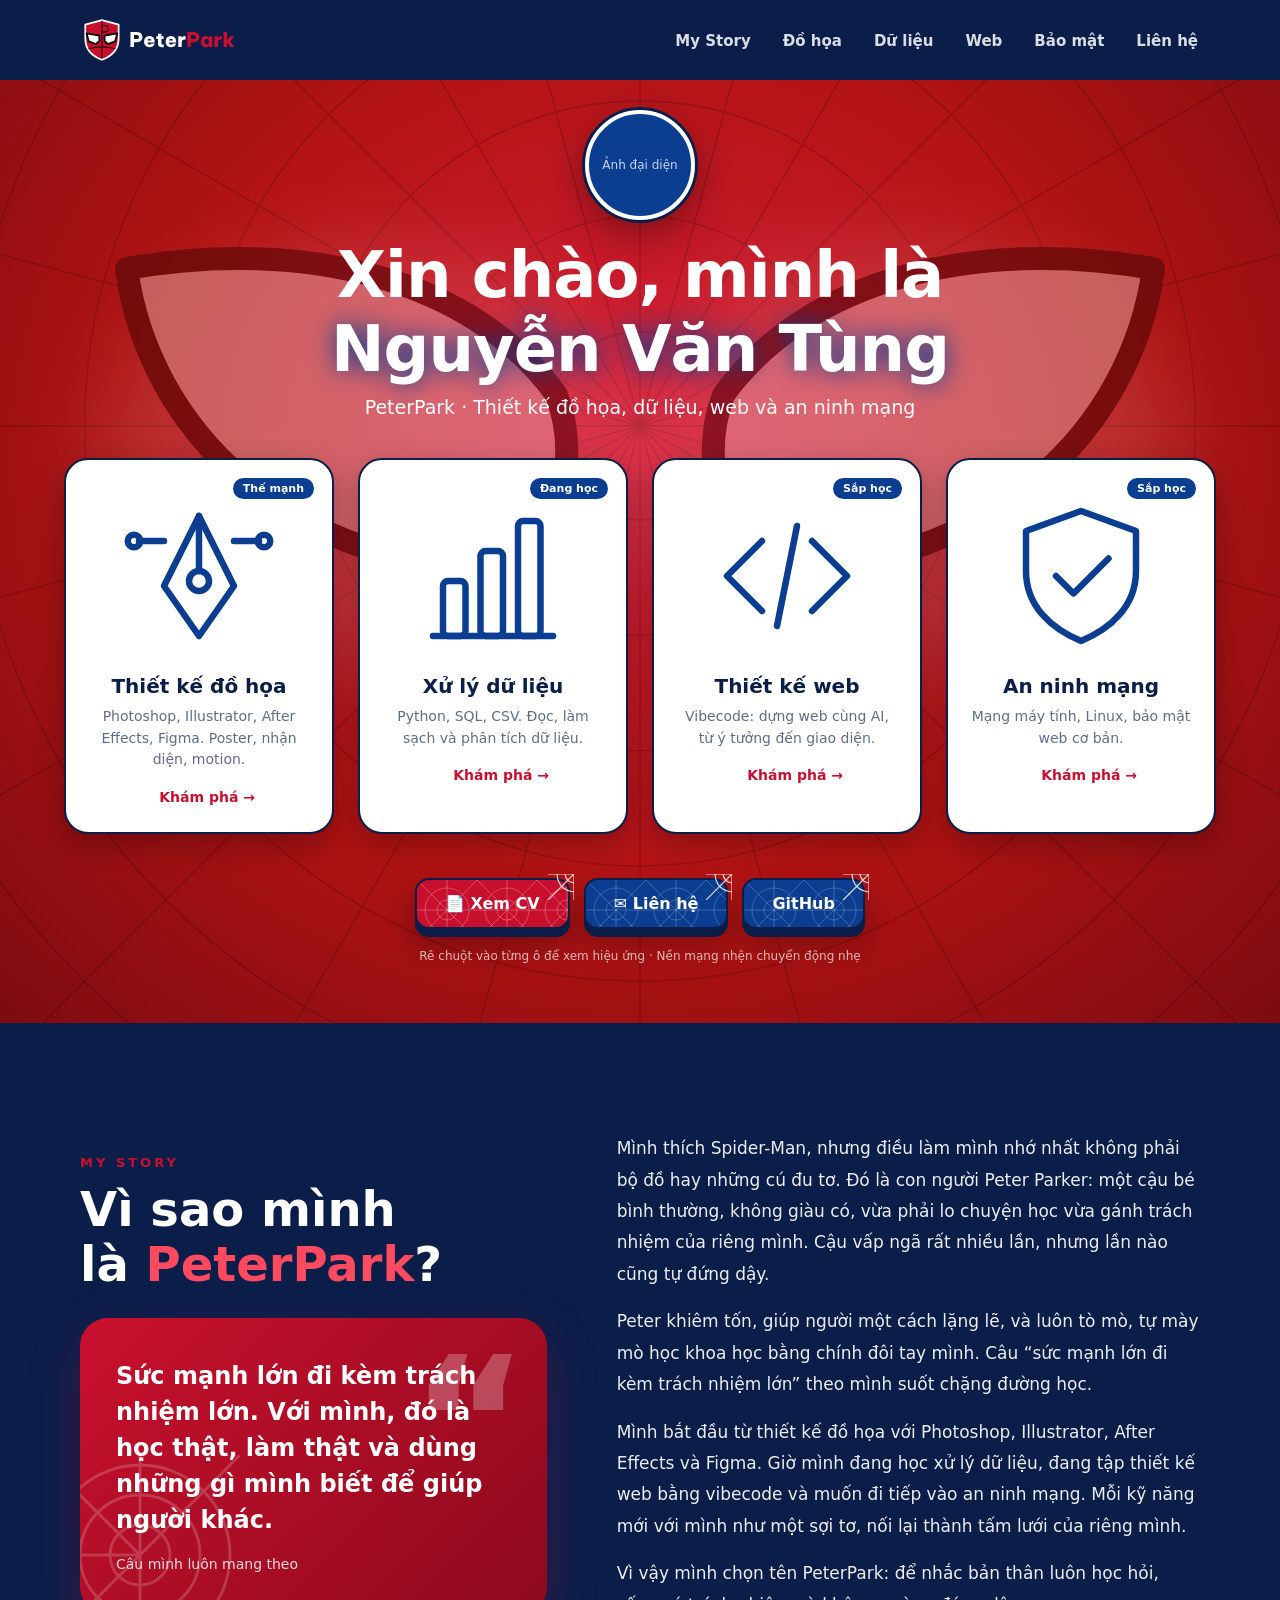
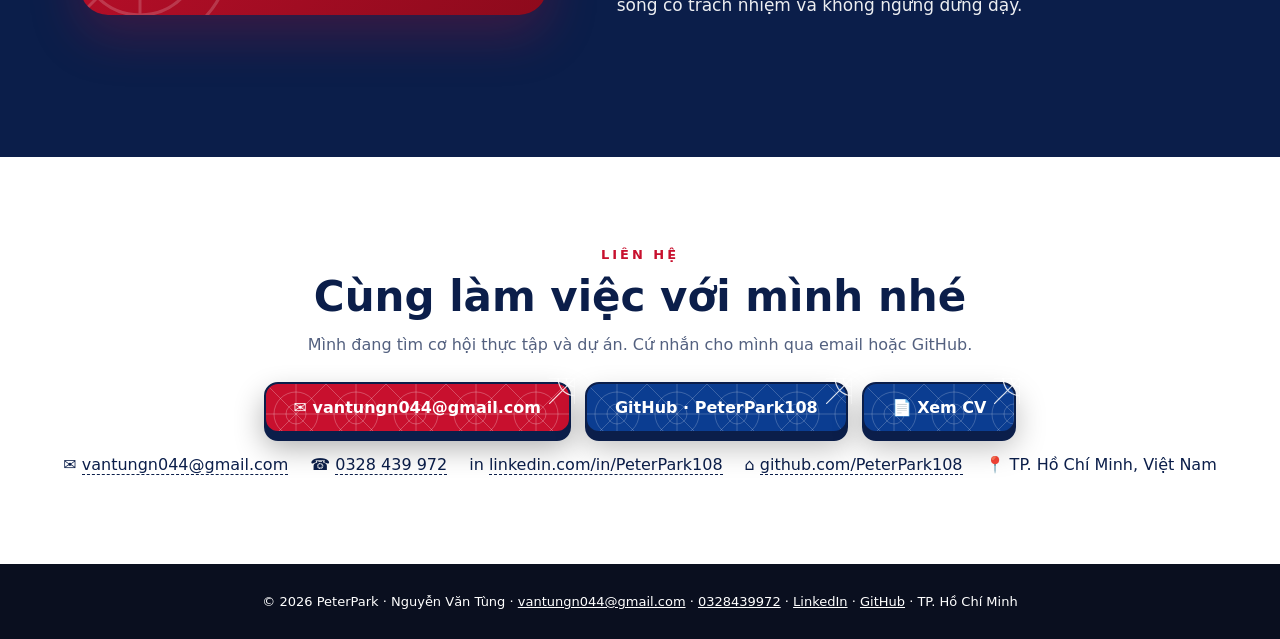
==== index.html @ 9d6dda5b "PeterPark portfolio site" ====
<!doctype html><html lang="vi"><head><meta charset="utf-8"><meta name="viewport" content="width=device-width,initial-scale=1"><title>Trang chủ · PeterPark</title><meta name="description" content="Portfolio của Nguyễn Văn Tùng (PeterPark): thiết kế đồ họa, xử lý dữ liệu với Python, SQL, Power BI, thiết kế web và an ninh mạng."><meta name="author" content="Nguyễn Văn Tùng"><link rel="canonical" href="https://peterpark108.github.io/"><meta property="og:type" content="website"><meta property="og:title" content="Trang chủ · PeterPark"><meta property="og:description" content="Portfolio của Nguyễn Văn Tùng (PeterPark): thiết kế đồ họa, xử lý dữ liệu với Python, SQL, Power BI, thiết kế web và an ninh mạng."><meta property="og:url" content="https://peterpark108.github.io/"><meta property="og:image" content="https://peterpark108.github.io/img/og_preview.png"><meta property="og:locale" content="vi_VN"><meta name="twitter:card" content="summary_large_image"><link rel="icon" href="logo/favicon.ico" sizes="any"><link rel="icon" type="image/svg+xml" href="logo/2_final_icon_sang.svg"><link rel="apple-touch-icon" href="logo/2_final_icon_192.png"><link rel="stylesheet" href="style.css"></head><body><nav><a class="logo" href="index.html" aria-label="PeterPark"><img src="logo/2_final_ngang_toi.svg" alt="PeterPark" height="44"></a><div class="menu"><a href="#story">My Story</a><a href="thiet_ke_do_hoa.html">Đồ họa</a><a href="xu_ly_du_lieu.html">Dữ liệu</a><a href="thiet_ke_web.html">Web</a><a href="an_ninh_mang.html">Bảo mật</a><a href="#lienhe">Liên hệ</a></div></nav><main>
<section class="home"><svg class="mask" viewBox="0 0 1440 900" preserveAspectRatio="xMidYMid slice" xmlns="http://www.w3.org/2000/svg"><g stroke="#000" stroke-width="1.4" fill="none" opacity=".55"><line x1="720" y1="330" x2="2120.0" y2="330.0"/><line x1="720" y1="330" x2="2072.29623693128" y2="692.3463641069136"/><line x1="720" y1="330" x2="1932.4358748835714" y2="1029.9994637821578"/><line x1="720" y1="330" x2="1709.9501503909169" y2="1319.9488369309804"/><line x1="720" y1="330" x2="1420.0010724352733" y2="1542.434946126788"/><line x1="720" y1="330" x2="1082.3481583263406" y2="1682.2957561707829"/><line x1="720" y1="330" x2="720.0018575128556" y2="1729.9999999987676"/><line x1="720" y1="330" x2="357.65543011315134" y2="1682.2967176893962"/><line x1="720" y1="330" x2="20.00214487218966" y2="1542.4368036382205"/><line x1="720" y1="330" x2="-269.94752346930204" y2="1319.95146384911"/><line x1="720" y1="330" x2="-492.4340173678704" y2="1030.002681087156"/><line x1="720" y1="330" x2="-632.2952754079051" y2="692.3499525451297"/><line x1="720" y1="330" x2="-679.999999995071" y2="330.0037150257113"/><line x1="720" y1="330" x2="-632.2971984451322" y2="-32.34277566614588"/><line x1="720" y1="330" x2="-492.4377323907354" y2="-369.9962464722306"/><line x1="720" y1="330" x2="-269.9527773055612" y2="-659.94621000588"/><line x1="720" y1="330" x2="19.995710262192688" y2="-882.4330886068178"/><line x1="720" y1="330" x2="357.64825323671903" y2="-1022.294794642647"/><line x1="720" y1="330" x2="719.9944274614346" y2="-1069.9999999889096"/><line x1="720" y1="330" x2="1082.3409814448053" y2="-1022.2976791984875"/><line x1="720" y1="330" x2="1419.994637815419" y2="-882.4386611411153"/><line x1="720" y1="330" x2="1709.944896540716" y2="-659.9540907602693"/><line x1="720" y1="330" x2="1932.4321598436318" y2="-370.005898387225"/><line x1="720" y1="330" x2="2072.2943138750084" y2="-32.35354098079489"/><circle cx="720" cy="330" r="90"/><circle cx="720" cy="330" r="200"/><circle cx="720" cy="330" r="310"/><circle cx="720" cy="330" r="420"/><circle cx="720" cy="330" r="530"/><circle cx="720" cy="330" r="640"/><circle cx="720" cy="330" r="750"/><circle cx="720" cy="330" r="860"/><circle cx="720" cy="330" r="970"/><circle cx="720" cy="330" r="1080"/><circle cx="720" cy="330" r="1190"/></g>
<g class="glow" opacity=".35"><ellipse cx="460" cy="360" rx="260" ry="200" fill="#fff" filter="blur(40px)"/><ellipse cx="980" cy="360" rx="260" ry="200" fill="#fff" filter="blur(40px)"/></g>
<path class="eye" d="M640 300 C560 190 400 150 230 180 C250 330 380 470 610 470 C650 420 660 350 640 300Z" fill="#fff" stroke="#000" stroke-width="22" stroke-linejoin="round"/>
<path class="eye" d="M800 300 C880 190 1040 150 1210 180 C1190 330 1060 470 830 470 C790 420 780 350 800 300Z" fill="#fff" stroke="#000" stroke-width="22" stroke-linejoin="round"/></svg><div class="av up">Ảnh đại diện</div>
<h1 class="up d1">Xin chào, mình là <b>Nguyễn Văn&nbsp;Tùng</b></h1>
<p class="tag up d2">PeterPark · Thiết kế đồ họa, dữ liệu, web và an&nbsp;ninh&nbsp;mạng</p>
<div class="fields">
<a class="f up d2" href="thiet_ke_do_hoa.html"><span class="st">Thế mạnh</span><svg class="big" viewBox="0 0 64 64" fill="none" stroke="currentColor" stroke-width="2.6" stroke-linecap="round" stroke-linejoin="round"><path d="M32 8 L46 36 L32 56 L18 36 Z"/><circle cx="32" cy="34" r="4"/><path d="M32 8v22"/><path d="M8 18h10M46 18h10"/><circle cx="6" cy="18" r="2.5"/><circle cx="58" cy="18" r="2.5"/></svg><h3>Thiết kế đồ&nbsp;họa</h3><p>Photoshop, Illustrator, After Effects, Figma. Poster, nhận diện,&nbsp;motion.</p><div class="go">Khám phá →</div></a>
<a class="f up d3" href="xu_ly_du_lieu.html"><span class="st">Đang học</span><svg class="big" viewBox="0 0 64 64" fill="none" stroke="currentColor" stroke-width="2.6" stroke-linecap="round" stroke-linejoin="round"><path d="M8 56h48"/><rect x="12" y="34" width="9" height="22" rx="2"/><rect x="27" y="22" width="9" height="34" rx="2"/><rect x="42" y="10" width="9" height="46" rx="2"/></svg><h3>Xử lý dữ&nbsp;liệu</h3><p>Python, SQL, CSV. Đọc, làm sạch và phân tích dữ&nbsp;liệu.</p><div class="go">Khám phá →</div></a>
<a class="f up d4" href="thiet_ke_web.html"><span class="st">Sắp học</span><svg class="big" viewBox="0 0 64 64" fill="none" stroke="currentColor" stroke-width="2.6" stroke-linecap="round" stroke-linejoin="round"><path d="M22 18 L8 32 L22 46"/><path d="M42 18 L56 32 L42 46"/><path d="M36 12 L28 52"/></svg><h3>Thiết kế&nbsp;web</h3><p>Vibecode: dựng web cùng AI, từ ý tưởng đến giao&nbsp;diện.</p><div class="go">Khám phá →</div></a>
<a class="f up d5" href="an_ninh_mang.html"><span class="st">Sắp học</span><svg class="big" viewBox="0 0 64 64" fill="none" stroke="currentColor" stroke-width="2.6" stroke-linecap="round" stroke-linejoin="round"><path d="M32 6 L54 14 V30 C54 44 44 53 32 58 C20 53 10 44 10 30 V14 Z"/><path d="M22 32 L29 39 L43 25"/></svg><h3>An ninh&nbsp;mạng</h3><p>Mạng máy tính, Linux, bảo mật web cơ&nbsp;bản.</p><div class="go">Khám phá →</div></a>
</div>
<div class="cta up d5"><a class="btn p" href="cv/CV_Nguyen_Van_Tung.pdf" target="_blank" rel="noopener">📄 Xem CV</a><a class="btn o" href="#lienhe">✉️ Liên hệ</a><a class="btn o" href="https://github.com/PeterPark108" target="_blank" rel="noopener">GitHub</a></div>
<p class="hint">Rê chuột vào từng ô để xem hiệu ứng · Nền mạng nhện chuyển động&nbsp;nhẹ</p></section>
<section class="story" id="story"><div class="reveal"><div class="kick">MY STORY</div><h2>Vì sao mình là <b>PeterPark</b>?</h2>
<div class="quote">Sức mạnh lớn đi kèm trách nhiệm lớn. Với mình, đó là học thật, làm thật và dùng những gì mình&nbsp;biết để giúp người&nbsp;khác.<small>Câu mình luôn mang theo</small>
<svg viewBox="0 0 100 100" fill="none" stroke="#fff" stroke-width="1.5"><path d="M50 50L0 0M50 50L50 0M50 50L100 0M50 50L0 50M50 50L0 100M50 50L50 100"/><circle cx="50" cy="50" r="15"/><circle cx="50" cy="50" r="30"/><circle cx="50" cy="50" r="45"/></svg></div></div>
<div class="txt reveal"><p>Mình thích Spider-Man, nhưng điều làm mình nhớ nhất không phải bộ đồ hay những cú đu tơ. Đó là con người Peter Parker: một cậu bé bình thường, không giàu có, vừa phải lo chuyện học vừa gánh trách nhiệm của riêng mình. Cậu vấp ngã rất nhiều lần, nhưng lần nào cũng tự đứng&nbsp;dậy.</p>
<p>Peter khiêm tốn, giúp người một cách lặng lẽ, và luôn tò mò, tự mày mò học khoa học bằng chính đôi tay mình. Câu “sức mạnh lớn đi kèm trách nhiệm lớn” theo mình suốt chặng đường&nbsp;học.</p>
<p>Mình bắt đầu từ thiết kế đồ họa với Photoshop, Illustrator, After Effects và Figma. Giờ mình đang học xử lý dữ liệu, đang tập thiết kế web bằng vibecode và muốn đi tiếp vào an ninh mạng. Mỗi kỹ năng mới với mình như một sợi tơ, nối lại thành tấm lưới của riêng&nbsp;mình.</p>
<p>Vì vậy mình chọn tên PeterPark: để nhắc bản thân luôn học hỏi, sống có trách nhiệm và không ngừng đứng&nbsp;dậy.</p></div></section>
<section class="contact reveal" id="lienhe"><div class="kick">LIÊN HỆ</div><h2>Cùng làm việc với&nbsp;mình nhé</h2><p>Mình đang tìm cơ hội thực tập và dự án. Cứ nhắn cho mình qua email&nbsp;hoặc&nbsp;GitHub.</p>
<div class="cta"><a class="btn p" href="mailto:vantungn044@gmail.com">✉️ vantungn044@gmail.com</a><a class="btn o" href="https://github.com/PeterPark108" target="_blank" rel="noopener">GitHub · PeterPark108</a><a class="btn o" href="cv/CV_Nguyen_Van_Tung.pdf" target="_blank" rel="noopener">📄 Xem CV</a></div><ul class="cinfo"><li>✉ <a href="mailto:vantungn044@gmail.com">vantungn044@gmail.com</a></li><li>☎ <a href="tel:0328439972">0328 439 972</a></li><li>in <a href="https://www.linkedin.com/in/PeterPark108" target="_blank" rel="noopener">linkedin.com/in/PeterPark108</a></li><li>⌂ <a href="https://github.com/PeterPark108" target="_blank" rel="noopener">github.com/PeterPark108</a></li><li>📍 TP. Hồ Chí Minh, Việt Nam</li></ul></section></main><footer>© 2026 PeterPark · Nguyễn Văn Tùng · <a href="mailto:vantungn044@gmail.com">vantungn044@gmail.com</a> · <a href="tel:0328439972">0328439972</a> · <a href="https://www.linkedin.com/in/PeterPark108" target="_blank" rel="noopener">LinkedIn</a> · <a href="https://github.com/PeterPark108" target="_blank" rel="noopener">GitHub</a> · TP. Hồ Chí Minh</footer><script src="web.js"></script><script src="reveal.js"></script></body></html>
---- style.css ----
*{box-sizing:border-box;margin:0;padding:0}
:root{--b:#C8102E;--b2:#1A4FB8;--d:#0B1E4A;--l:#fdecee;--w:#fff}
body{font-family:"Be Vietnam Pro",system-ui,sans-serif;color:var(--d);background:#ffffff;min-height:100vh;overflow-x:hidden}
a{color:inherit;text-decoration:none}
.web{position:fixed;inset:0;z-index:0;pointer-events:none;opacity:.13;animation:sway 14s ease-in-out infinite alternate}
@keyframes sway{to{transform:rotate(2deg) scale(1.03)}}
nav{position:relative;z-index:2;display:flex;justify-content:space-between;align-items:center;padding:24px 80px}
.logo{font-weight:800;font-size:24px;display:flex;align-items:center;gap:10px}.logo span{color:var(--b)}
.logo i{width:34px;height:34px;border-radius:10px;background:linear-gradient(135deg,var(--b),var(--b2));display:grid;place-items:center;color:#fff;font-style:normal;font-size:18px}
.menu a{margin-left:28px;font-weight:600;font-size:15px;opacity:.75;transition:.2s}.menu a:hover{opacity:1;color:var(--b)}
.btn{display:inline-flex;gap:8px;align-items:center;padding:14px 28px;border-radius:14px;font-weight:700;transition:.25s;border:2px solid var(--b)}
.btn.p{background:var(--b);color:#fff;box-shadow:0 10px 30px #C8102E44}.btn.o{color:var(--b);background:#fff}.btn:hover{transform:translateY(-3px)}
main{position:relative;z-index:1}
.up{opacity:0;transform:translateY(24px);animation:up .8s forwards}@keyframes up{to{opacity:1;transform:none}}
.d1{animation-delay:.1s}.d2{animation-delay:.2s}.d3{animation-delay:.3s}.d4{animation-delay:.4s}.d5{animation-delay:.5s}
/* home */
.home{min-height:calc(100vh - 90px);display:flex;flex-direction:column;align-items:center;justify-content:center;text-align:center;padding:30px 80px 60px}
.av{width:110px;height:110px;border-radius:50%;background:var(--l);border:4px solid #fff;box-shadow:0 0 0 3px var(--b2),0 12px 40px #C8102E33;display:grid;place-items:center;color:#8a97b8;font-size:12px;margin-bottom:18px}
.home h1{font-size:64px;font-weight:800;letter-spacing:-1px}.home h1 b{color:var(--b)}
.tag{font-size:19px;opacity:.7;margin:10px 0 40px}
.fields{display:grid;grid-template-columns:repeat(4,250px);gap:24px}
.f{background:#ffffffd9;backdrop-filter:blur(8px);border:1.5px solid #e3e6ef;border-radius:24px;padding:30px 22px;text-align:left;transition:.3s;position:relative;overflow:hidden}
.f:hover{transform:translateY(-8px);border-color:var(--b);box-shadow:0 20px 50px #C8102E2e}
.f .ic{width:56px;height:56px;border-radius:16px;background:var(--l);display:grid;place-items:center;font-size:28px;margin-bottom:18px}
.f h3{font-size:20px;margin-bottom:8px}.f p{font-size:14px;opacity:.65;line-height:1.55}.f .go{margin-top:18px;color:var(--b);font-weight:700;font-size:14px}
.f .st{position:absolute;top:18px;right:18px;font-size:11px;font-weight:700;padding:4px 10px;border-radius:20px;background:var(--l);color:var(--b)}
.cta{display:flex;gap:14px;margin-top:44px}.hint{margin-top:20px;font-size:12px;opacity:.45}
/* sub common */
.sub{padding:20px 80px 80px}.back{font-weight:700;color:var(--b);font-size:14px}
.sub h1{font-size:52px;font-weight:800;margin:14px 0 8px}.sub .lead{font-size:18px;opacity:.7;max-width:720px;margin-bottom:40px}
.ph{background:repeating-linear-gradient(45deg,#eef0f6,#eef0f6 10px,#f8f9fc 10px,#f8f9fc 20px);display:grid;place-items:center;color:#5b6b94;font-size:13px;font-weight:600}
.card{background:#fff;border:1.5px solid #e3e6ef;border-radius:20px;padding:24px;box-shadow:0 8px 30px #C8102E12}
.pill{display:inline-block;padding:5px 12px;border-radius:20px;background:var(--l);color:var(--b);font-size:12px;font-weight:700;margin:0 6px 6px 0}
/* design */
.tools{display:flex;gap:12px;margin-bottom:30px}.tool{padding:10px 18px;border-radius:12px;background:#fff;border:1.5px solid #e3e6ef;font-weight:700}
.board{background:#fff;border-radius:28px;padding:30px;background-image:radial-gradient(#d5dae8 1.2px,transparent 1.2px);background-size:22px 22px;border:1.5px solid #e3e6ef}
.gal{columns:3;gap:22px}.art{break-inside:avoid;margin-bottom:22px;border-radius:18px;overflow:hidden;background:#fff;box-shadow:0 10px 30px #C8102E1c;transition:.3s;position:relative}
.art:hover{transform:rotate(-1deg) scale(1.02)}.art .ph{border-radius:0}.art .cap{padding:14px 16px;font-weight:700}.art .cap small{display:block;font-weight:500;opacity:.55}
.art .lbl{position:absolute;top:-1px;left:16px;background:var(--b);color:#fff;font-size:11px;padding:3px 8px;border-radius:0 0 6px 6px}
/* data */
.kpis{display:grid;grid-template-columns:repeat(4,1fr);gap:20px;margin-bottom:22px}.kpi strong{display:block;font-size:34px;color:var(--b)}.kpi span{font-size:13px;opacity:.6}
.dash{display:grid;grid-template-columns:1.6fr 1fr;gap:22px;margin-bottom:22px}
.bars{display:flex;align-items:flex-end;gap:16px;height:220px;padding-top:20px}.bars div{flex:1;border-radius:10px 10px 4px 4px;background:linear-gradient(var(--b2),var(--b));animation:grow 1.2s ease both;transform-origin:bottom}
@keyframes grow{from{transform:scaleY(0)}}.axis{display:flex;gap:16px;font-size:12px;opacity:.5;margin-top:8px}.axis span{flex:1;text-align:center}
.donut{width:190px;height:190px;border-radius:50%;margin:20px auto;background:conic-gradient(var(--b) 0 40%,var(--b2) 0 70%,#c7cfe3 0 100%);display:grid;place-items:center}.donut i{width:110px;height:110px;border-radius:50%;background:#fff;display:grid;place-items:center;font-style:normal;font-weight:800}
table{width:100%;border-collapse:collapse;font-size:14px}th{text-align:left;background:var(--l);color:var(--b);padding:12px}td{padding:12px;border-bottom:1px solid #eceef4}
h4{font-size:16px;margin-bottom:6px}
/* web */
.ide{display:grid;grid-template-columns:1fr 1fr;gap:22px}.win{border-radius:16px;overflow:hidden;background:#fff;border:1.5px solid #e3e6ef;box-shadow:0 20px 50px #C8102E1f}
.bar3{display:flex;gap:7px;align-items:center;padding:12px 16px;background:var(--l);font-size:13px;font-weight:600}.bar3 i{width:11px;height:11px;border-radius:50%;background:#c7cfe3}.bar3 i:first-child{background:var(--b)}
.code{background:#0B1E4A;color:#cfe2ff;font-family:"JetBrains Mono",monospace;font-size:14px;line-height:1.8;padding:22px;min-height:330px}.code .k{color:#ff6b7d}.code .s{color:#9fc0ff}.code .c{color:#5f7fb5}
.prompt{margin-top:22px;display:flex;gap:12px;align-items:center;background:#fff;border:2px solid var(--b);border-radius:18px;padding:14px 18px;box-shadow:0 10px 30px #C8102E26}
.prompt .ai{width:40px;height:40px;border-radius:12px;background:linear-gradient(135deg,var(--b),var(--b2));color:#fff;display:grid;place-items:center}
.prompt p{flex:1;font-size:16px}.caret{animation:bl 1s steps(1) infinite;color:var(--b)}@keyframes bl{50%{opacity:0}}
.grid3{display:grid;grid-template-columns:repeat(3,1fr);gap:22px;margin-top:30px}
/* security */
.sec{display:grid;grid-template-columns:1fr 1.4fr;gap:24px}.shield{display:grid;place-items:center;padding:40px}
.radar{width:260px;height:260px;border-radius:50%;border:2px solid #c7cfe3;position:relative;background:radial-gradient(circle,#fff 0 30%,#eaf3ff 30% 31%,#fff 31% 60%,#eaf3ff 60% 61%,#fff 61%)}
.radar:after{content:"";position:absolute;inset:0;border-radius:50%;background:conic-gradient(#C8102E55,transparent 25%);animation:spin 3s linear infinite}@keyframes spin{to{transform:rotate(360deg)}}
.radar b{position:absolute;inset:0;display:grid;place-items:center;font-size:70px;z-index:1}
.term{background:#0a0f1f;color:#bfe0ff;font-family:"JetBrains Mono",monospace;font-size:14px;line-height:1.9;padding:22px;border-radius:0 0 16px 16px;min-height:330px}.term .g{color:#ff5a6e}.term .ok{color:#7cf0c0}
.road{display:grid;grid-template-columns:repeat(4,1fr);gap:18px;margin-top:30px}.step{border-left:4px solid var(--b)}.step.dim{border-left-color:#d5dae8;opacity:.7}
footer{position:relative;z-index:1;text-align:center;padding:30px;font-size:13px;opacity:.5}
.fields{grid-template-columns:repeat(4,270px)}
.f{text-align:center;padding:30px 22px 26px}.f .big{width:160px;height:160px;margin:6px auto 18px;display:block;color:var(--b);transition:.35s}
.f:hover .big{transform:scale(1.08) rotate(-3deg);color:#0B3D91}
.story{position:relative;padding:110px 80px 120px;display:grid;grid-template-columns:1fr 1.25fr;gap:70px;align-items:center;max-width:1280px;margin:0 auto}
.story .kick{color:var(--b);font-weight:800;letter-spacing:3px;font-size:13px}.story h2{font-size:48px;font-weight:800;line-height:1.15;margin:12px 0 26px}.story h2 b{color:var(--b)}
.quote{position:relative;background:linear-gradient(135deg,var(--b),var(--b2));color:#fff;border-radius:28px;padding:40px 36px;font-size:24px;font-weight:700;line-height:1.5;box-shadow:0 20px 50px #C8102E40;overflow:hidden}
.quote:before{content:"“";position:absolute;top:-30px;right:18px;font-size:180px;opacity:.25}.quote small{display:block;margin-top:16px;font-size:14px;font-weight:500;opacity:.85}
.quote svg{position:absolute;left:-40px;bottom:-40px;width:200px;opacity:.18}
.story .txt p{font-size:17px;line-height:1.85;margin-bottom:16px;opacity:.85}
.reveal{opacity:0;transform:translateY(40px);transition:1s}.reveal.on{opacity:1;transform:none}

:root{--b:#C8102E;--b2:#1A4FB8;--blue:#0B3D91;--d:#0B1E4A}
h1,h2,h3,h4{text-wrap:balance}p,li,td,small{text-wrap:pretty}
.web{opacity:.09}
/* home mask hero */
.home{position:relative;color:#fff;background:radial-gradient(ellipse at 50% 40%,#d81f3a 0,#B11313 55%,#7d0b12 100%);overflow:hidden;min-height:calc(100vh - 90px)}
.home>*{position:relative;z-index:1}.home .mask{position:absolute;inset:0;width:100%;height:100%;z-index:0;opacity:.32;pointer-events:none}
.home .mask .eye{animation:blink 7s infinite;transform-origin:center;transform-box:fill-box}@keyframes blink{0%,92%,100%{transform:scaleY(1)}95%{transform:scaleY(.08)}}
.home .mask .glow{animation:glow 4s ease-in-out infinite alternate}@keyframes glow{to{opacity:.6}}
.home h1 b{color:#fff;text-shadow:0 0 24px #0B3D91}.home .tag{opacity:.9}.home .hint{opacity:.7}
.av{background:#0B3D91;color:#c9d6f5;box-shadow:0 0 0 3px #0B1E4A,0 12px 40px #0006}
.f{background:#fff;color:var(--d);border:2px solid #0B1E4A;box-shadow:0 10px 30px #0004}.f:hover{border-color:#0B3D91;box-shadow:0 24px 50px #0006}
.f .big{color:#0B3D91}.f:hover .big{color:#C8102E}.f .st{background:#0B3D91;color:#fff}
nav{background:#0B1E4A;color:#fff;padding:18px 80px}.logo span{color:#ff4a5f}.logo i{background:linear-gradient(135deg,#C8102E,#0B3D91)}
/* web-styled buttons */
.webbg{background-image:url("data:image/svg+xml,%3Csvg xmlns='http://www.w3.org/2000/svg' width='60' height='60' fill='none' stroke='%23ffffff' stroke-opacity='.28' stroke-width='1'%3E%3Cpath d='M0 0L60 60M60 0L0 60M30 0V60M0 30H60'/%3E%3Ccircle cx='30' cy='30' r='10'/%3E%3Ccircle cx='30' cy='30' r='22'/%3E%3C/svg%3E")}
.btn{position:relative;border:2px solid #0B1E4A;transform-origin:50% -40px;overflow:visible}
.btn.p{background:#C8102E url("data:image/svg+xml,%3Csvg xmlns='http://www.w3.org/2000/svg' width='60' height='60' fill='none' stroke='%23ffffff' stroke-opacity='.25' stroke-width='1'%3E%3Cpath d='M0 0L60 60M60 0L0 60M30 0V60M0 30H60'/%3E%3Ccircle cx='30' cy='30' r='10'/%3E%3Ccircle cx='30' cy='30' r='22'/%3E%3C/svg%3E");color:#fff;box-shadow:0 8px 0 #0B1E4A,0 14px 30px #0005}
.btn.o{background:#0B3D91 url("data:image/svg+xml,%3Csvg xmlns='http://www.w3.org/2000/svg' width='60' height='60' fill='none' stroke='%23ffffff' stroke-opacity='.2' stroke-width='1'%3E%3Cpath d='M0 0L60 60M60 0L0 60M30 0V60M0 30H60'/%3E%3Ccircle cx='30' cy='30' r='10'/%3E%3Ccircle cx='30' cy='30' r='22'/%3E%3C/svg%3E");color:#fff;box-shadow:0 8px 0 #0B1E4A,0 14px 30px #0004}
.btn:before{content:"";position:absolute;left:50%;bottom:100%;width:2px;height:0;background:linear-gradient(#fff0,#fff);transition:height .35s}
.btn:after{content:"";position:absolute;top:-6px;right:-6px;width:26px;height:26px;background:url("data:image/svg+xml,%3Csvg xmlns='http://www.w3.org/2000/svg' viewBox='0 0 26 26' fill='none' stroke='%23fff' stroke-width='1.2'%3E%3Cpath d='M26 0L0 26M26 0V26M26 0H0M26 9Q18 8 17 0M26 18Q10 16 9 0'/%3E%3C/svg%3E") no-repeat;opacity:.85}
.btn:hover{transform:none;animation:swing .9s ease-in-out}.btn:hover:before{height:60px}
@keyframes swing{0%{transform:rotate(0)}25%{transform:rotate(4deg) translateY(-4px)}50%{transform:rotate(-3deg)}75%{transform:rotate(1.5deg)}100%{transform:rotate(0)}}
.btn:active{transform:translateY(4px);box-shadow:0 3px 0 #0B1E4A}
.menu a{position:relative;color:#fff;opacity:.85;padding:6px 2px}.menu a:hover{color:#ff4a5f;opacity:1}
.menu a:after,.go:after,.back:after,.lk a:after{content:"";position:absolute;left:0;bottom:-2px;height:2px;width:0;background:repeating-linear-gradient(90deg,currentColor 0 6px,transparent 6px 9px);transition:width .4s}
.menu a:hover:after,.f:hover .go:after,.back:hover:after{width:100%}
.go,.back{position:relative;display:inline-block;color:#C8102E}.go:before{content:"🕸 ";font-size:12px;opacity:0;transition:.3s}.f:hover .go:before{opacity:1}
/* story */
.story{max-width:none;background:#0B1E4A;color:#fff}.story .txt p{opacity:.92}.story h2 b{color:#ff4a5f}
.quote{text-wrap:pretty;background:linear-gradient(135deg,#C8102E,#8d0a1c)}
.sub h1 .ac{color:#C8102E}
footer{background:#0a0f1f;color:#fff;opacity:1}
@media(max-width:600px){nav{padding:14px 18px;flex-wrap:wrap;gap:8px}.menu a{margin-left:0;margin-right:14px;font-size:13px}.home{padding:30px 18px 50px}.home h1{font-size:36px}.fields{grid-template-columns:1fr 1fr;gap:12px}.f{padding:18px 10px}.f .big{width:80px;height:80px}.f p{display:none}.f h3{font-size:16px}.cta{flex-wrap:wrap;justify-content:center}
.story{grid-template-columns:1fr;padding:60px 20px;gap:30px}.story h2{font-size:32px}.quote{font-size:19px;padding:28px 22px}
.sub{padding:16px 18px 50px}.sub h1{font-size:34px}.kpis,.dash,.ide,.sec,.grid3,.road{grid-template-columns:1fr}.gal{columns:1}.fields,.kpis{width:100%}table{font-size:12px}.f .st{position:static;display:inline-block;margin-bottom:6px}}
.logo img{display:block;height:44px;width:auto;transition:.3s}.logo:hover img{transform:rotate(-3deg) scale(1.04)}@media(max-width:600px){.logo img{height:34px}}
.gal2{display:grid;grid-template-columns:repeat(2,1fr);gap:26px}
.art2{margin:0;position:relative;background:#fff;border-radius:18px;overflow:hidden;border:2px solid #0B1E4A;box-shadow:6px 6px 0 #0B1E4A;cursor:zoom-in;transition:.3s}
.art2:hover{transform:rotate(-1deg) translateY(-4px);box-shadow:10px 10px 0 #C8102E}.art2 img{display:block;width:100%;height:auto;aspect-ratio:1}
.art2 figcaption{padding:16px 18px}.art2 b{display:block;font-size:18px}.art2 small{display:block;opacity:.6;margin:4px 0 10px}.art2 .lbl{z-index:1}
.art2.soon{cursor:default;display:flex;flex-direction:column;align-items:center;justify-content:center;text-align:center;padding:40px;background:#0B1E4A;color:#fff;border-style:dashed}.art2.soon div{font-size:40px;color:#C8102E}.art2.soon small{max-width:280px}
.lb{position:fixed;inset:0;background:#0a0f1fe6;z-index:50;display:none;flex-direction:column;align-items:center;justify-content:center;gap:14px;padding:30px}.lb.on{display:flex;animation:up .3s forwards}
.lb img{max-width:min(90vw,900px);max-height:80vh;border-radius:12px;box-shadow:0 20px 60px #000}.lb p{color:#fff;font-weight:700}.lb button{position:absolute;top:20px;right:28px;font-size:40px;background:none;border:0;color:#fff;cursor:pointer}
.soonp{background:#0B1E4A;color:#fff}
.contact{text-align:center;padding:90px 20px;background:#fff}.contact .kick{color:#C8102E;font-weight:800;letter-spacing:3px;font-size:13px}.contact h2{font-size:42px;margin:10px 0 14px}.contact p{opacity:.7;margin-bottom:28px}.contact .cta{justify-content:center;flex-wrap:wrap;margin-top:0}
footer a{text-decoration:underline}
@media(max-width:600px){.gal2{grid-template-columns:1fr}.contact h2{font-size:30px}}
.art2 .lbl{position:absolute;top:0;left:16px;background:#C8102E;color:#fff;font-size:11px;padding:3px 8px;border-radius:0 0 6px 6px}
.cinfo{list-style:none;display:flex;flex-wrap:wrap;gap:10px 22px;justify-content:center;margin:22px 0 0;padding:0}
.cinfo li{white-space:nowrap}.cinfo a{color:inherit;text-decoration:none;border-bottom:1px dashed currentColor}
footer a{color:inherit}
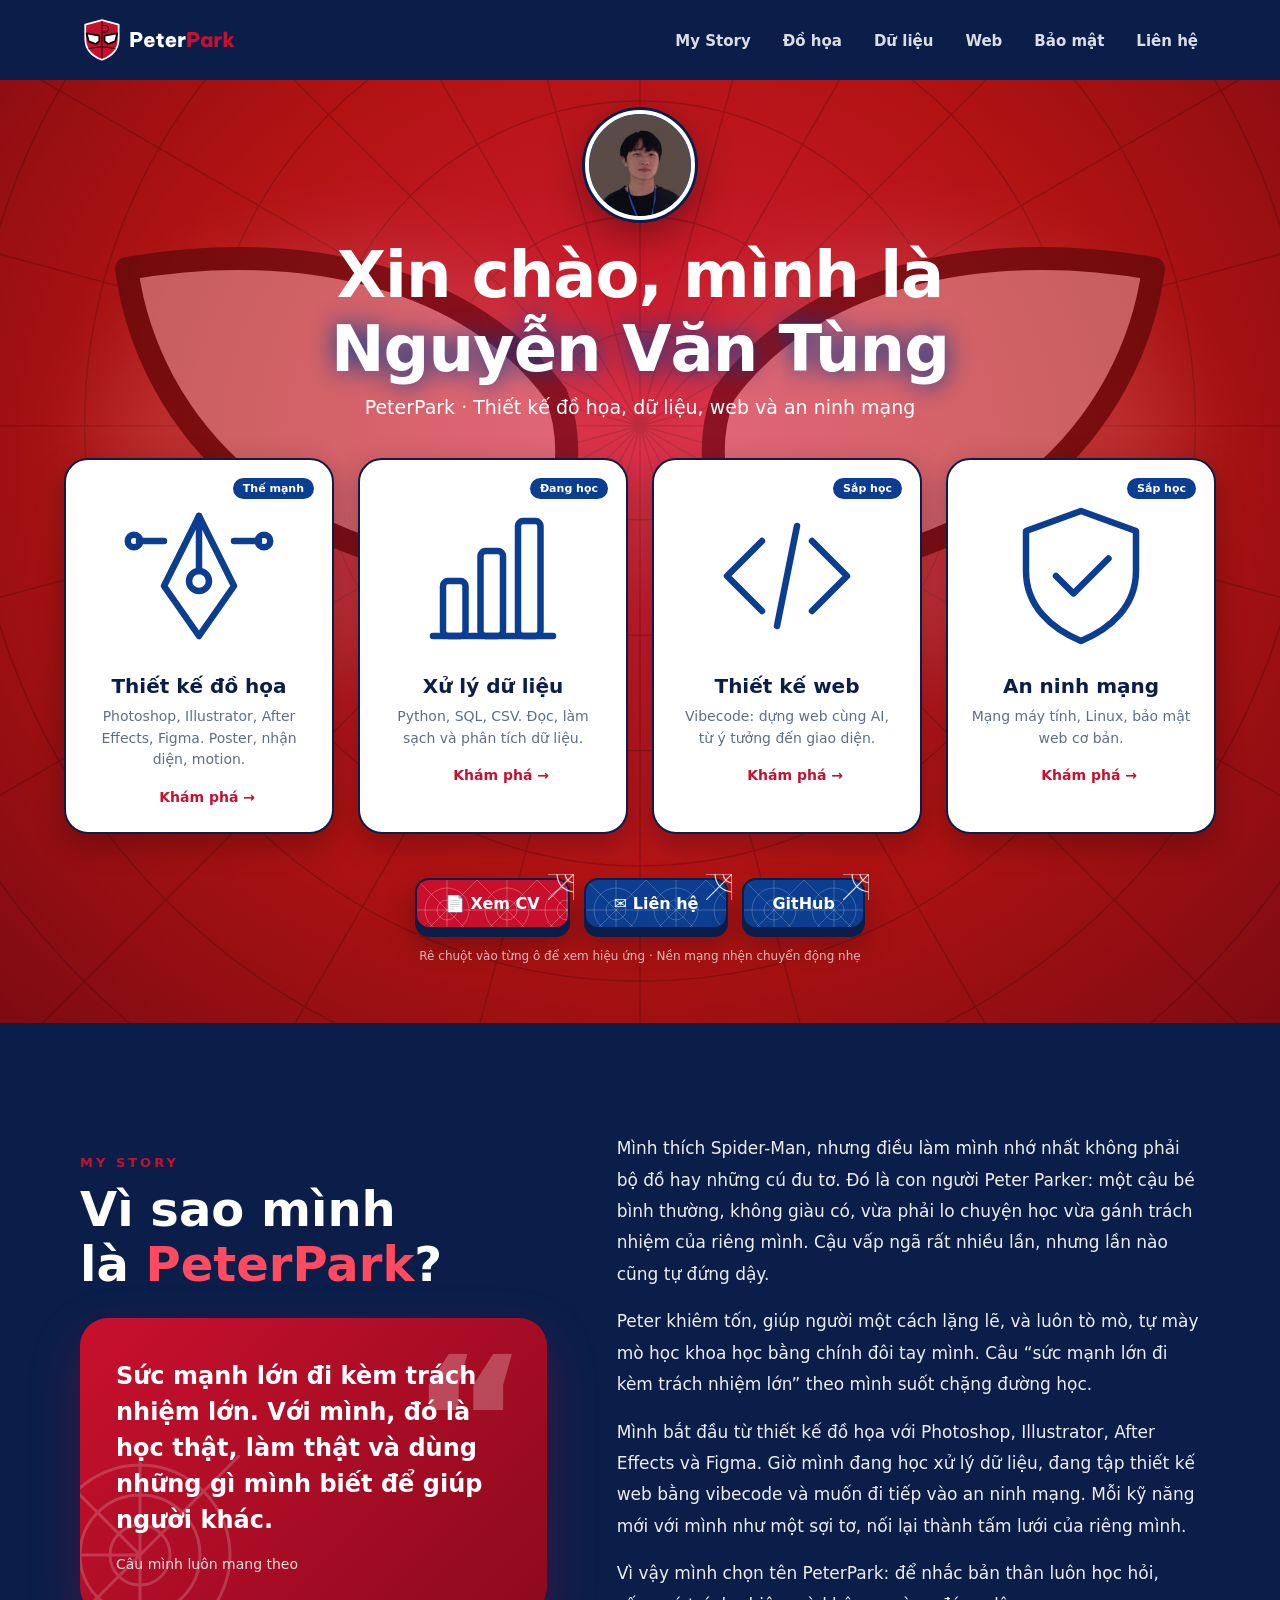
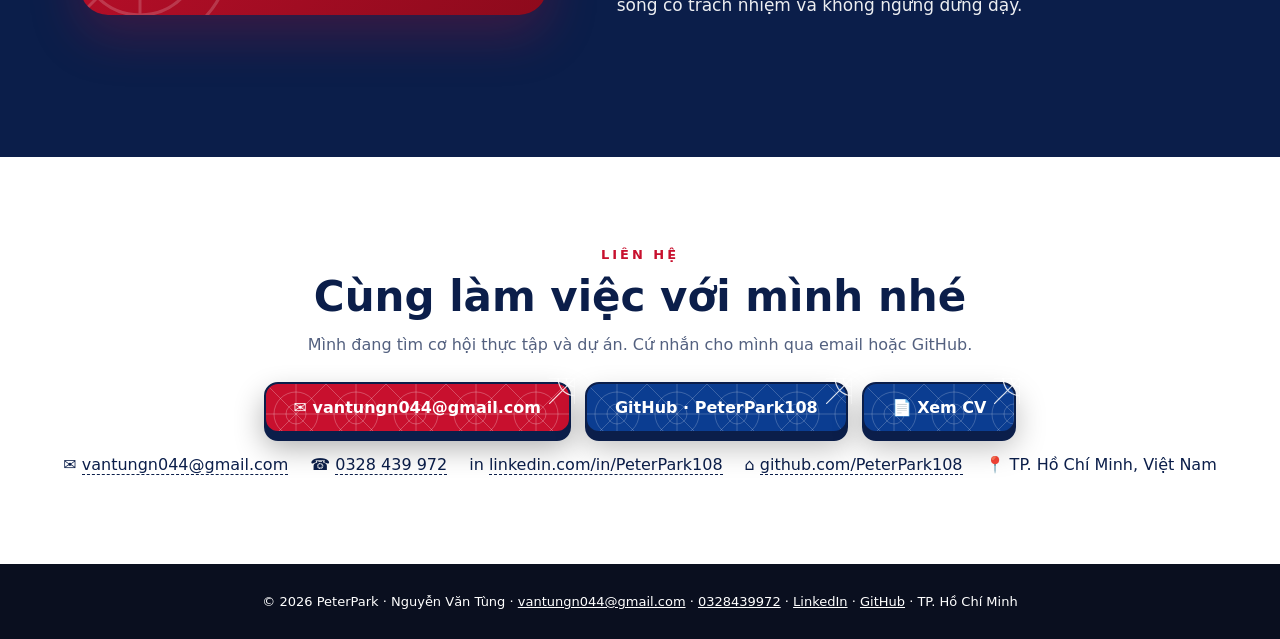
==== commit fb11d34c: "Add avatar photo" ====
--- a/index.html
+++ b/index.html
@@ -2,7 +2,7 @@
 <section class="home"><svg class="mask" viewBox="0 0 1440 900" preserveAspectRatio="xMidYMid slice" xmlns="http://www.w3.org/2000/svg"><g stroke="#000" stroke-width="1.4" fill="none" opacity=".55"><line x1="720" y1="330" x2="2120.0" y2="330.0"/><line x1="720" y1="330" x2="2072.29623693128" y2="692.3463641069136"/><line x1="720" y1="330" x2="1932.4358748835714" y2="1029.9994637821578"/><line x1="720" y1="330" x2="1709.9501503909169" y2="1319.9488369309804"/><line x1="720" y1="330" x2="1420.0010724352733" y2="1542.434946126788"/><line x1="720" y1="330" x2="1082.3481583263406" y2="1682.2957561707829"/><line x1="720" y1="330" x2="720.0018575128556" y2="1729.9999999987676"/><line x1="720" y1="330" x2="357.65543011315134" y2="1682.2967176893962"/><line x1="720" y1="330" x2="20.00214487218966" y2="1542.4368036382205"/><line x1="720" y1="330" x2="-269.94752346930204" y2="1319.95146384911"/><line x1="720" y1="330" x2="-492.4340173678704" y2="1030.002681087156"/><line x1="720" y1="330" x2="-632.2952754079051" y2="692.3499525451297"/><line x1="720" y1="330" x2="-679.999999995071" y2="330.0037150257113"/><line x1="720" y1="330" x2="-632.2971984451322" y2="-32.34277566614588"/><line x1="720" y1="330" x2="-492.4377323907354" y2="-369.9962464722306"/><line x1="720" y1="330" x2="-269.9527773055612" y2="-659.94621000588"/><line x1="720" y1="330" x2="19.995710262192688" y2="-882.4330886068178"/><line x1="720" y1="330" x2="357.64825323671903" y2="-1022.294794642647"/><line x1="720" y1="330" x2="719.9944274614346" y2="-1069.9999999889096"/><line x1="720" y1="330" x2="1082.3409814448053" y2="-1022.2976791984875"/><line x1="720" y1="330" x2="1419.994637815419" y2="-882.4386611411153"/><line x1="720" y1="330" x2="1709.944896540716" y2="-659.9540907602693"/><line x1="720" y1="330" x2="1932.4321598436318" y2="-370.005898387225"/><line x1="720" y1="330" x2="2072.2943138750084" y2="-32.35354098079489"/><circle cx="720" cy="330" r="90"/><circle cx="720" cy="330" r="200"/><circle cx="720" cy="330" r="310"/><circle cx="720" cy="330" r="420"/><circle cx="720" cy="330" r="530"/><circle cx="720" cy="330" r="640"/><circle cx="720" cy="330" r="750"/><circle cx="720" cy="330" r="860"/><circle cx="720" cy="330" r="970"/><circle cx="720" cy="330" r="1080"/><circle cx="720" cy="330" r="1190"/></g>
 <g class="glow" opacity=".35"><ellipse cx="460" cy="360" rx="260" ry="200" fill="#fff" filter="blur(40px)"/><ellipse cx="980" cy="360" rx="260" ry="200" fill="#fff" filter="blur(40px)"/></g>
 <path class="eye" d="M640 300 C560 190 400 150 230 180 C250 330 380 470 610 470 C650 420 660 350 640 300Z" fill="#fff" stroke="#000" stroke-width="22" stroke-linejoin="round"/>
-<path class="eye" d="M800 300 C880 190 1040 150 1210 180 C1190 330 1060 470 830 470 C790 420 780 350 800 300Z" fill="#fff" stroke="#000" stroke-width="22" stroke-linejoin="round"/></svg><div class="av up">Ảnh đại diện</div>
+<path class="eye" d="M800 300 C880 190 1040 150 1210 180 C1190 330 1060 470 830 470 C790 420 780 350 800 300Z" fill="#fff" stroke="#000" stroke-width="22" stroke-linejoin="round"/></svg><div class="av up"><img src="img/anh_dai_dien.jpg" alt="Nguyễn Văn Tùng" width="600" height="600"></div>
 <h1 class="up d1">Xin chào, mình là <b>Nguyễn Văn&nbsp;Tùng</b></h1>
 <p class="tag up d2">PeterPark · Thiết kế đồ họa, dữ liệu, web và an&nbsp;ninh&nbsp;mạng</p>
 <div class="fields">
--- a/style.css
+++ b/style.css
@@ -123,3 +123,4 @@
 .cinfo{list-style:none;display:flex;flex-wrap:wrap;gap:10px 22px;justify-content:center;margin:22px 0 0;padding:0}
 .cinfo li{white-space:nowrap}.cinfo a{color:inherit;text-decoration:none;border-bottom:1px dashed currentColor}
 footer a{color:inherit}
+.av{overflow:hidden;padding:0}.av img{width:100%;height:100%;object-fit:cover;object-position:50% 40%;border-radius:50%;display:block}
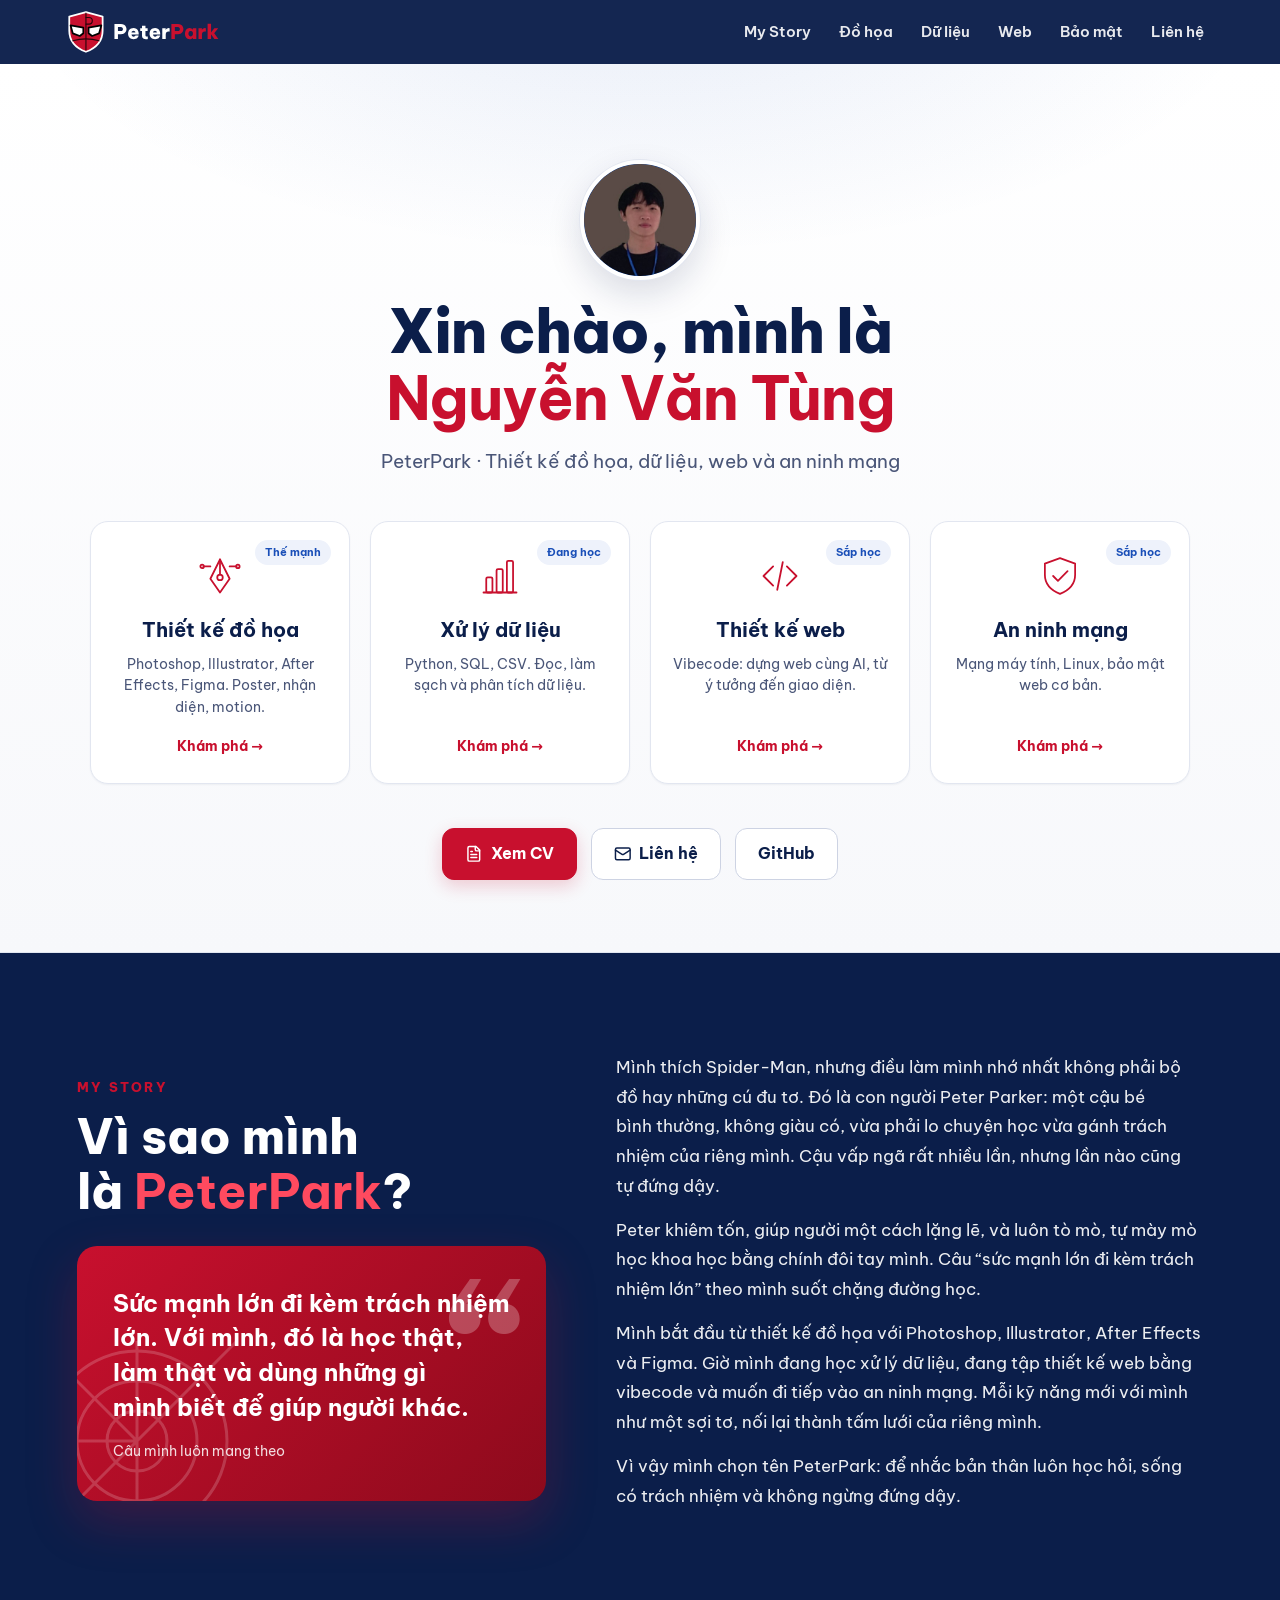
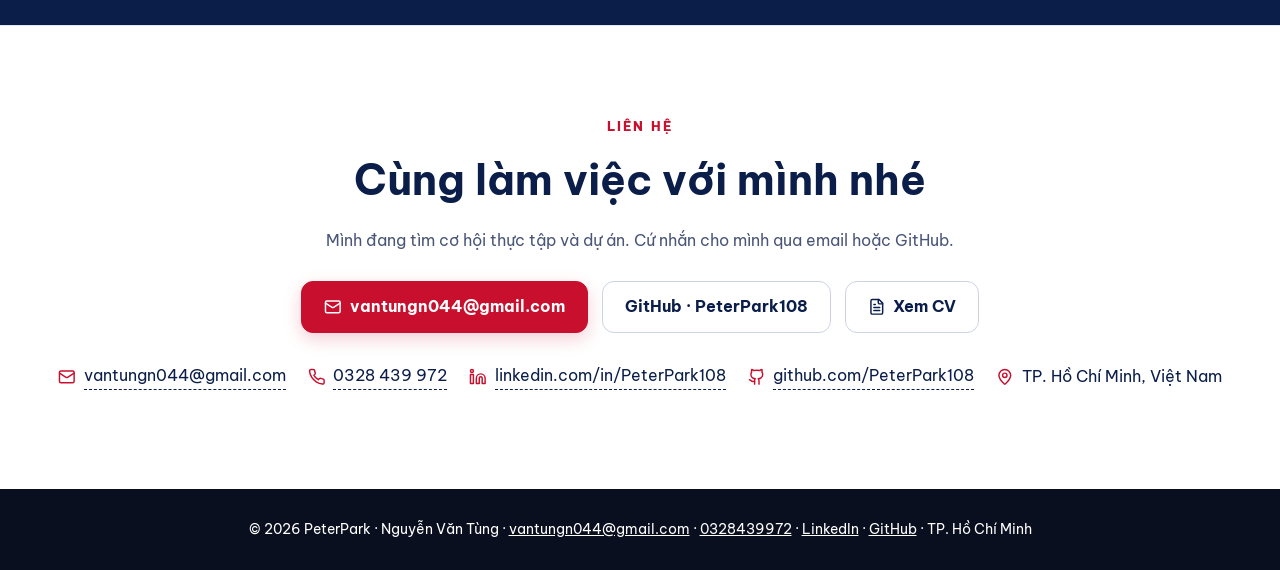
==== commit cc426e23: "Redesign portfolio: editorial chuyên nghiệp, font local, icon SVG, a11y" ====
--- a/index.html
+++ b/index.html
@@ -1,4 +1,4 @@
-<!doctype html><html lang="vi"><head><meta charset="utf-8"><meta name="viewport" content="width=device-width,initial-scale=1"><title>Trang chủ · PeterPark</title><meta name="description" content="Portfolio của Nguyễn Văn Tùng (PeterPark): thiết kế đồ họa, xử lý dữ liệu với Python, SQL, Power BI, thiết kế web và an ninh mạng."><meta name="author" content="Nguyễn Văn Tùng"><link rel="canonical" href="https://peterpark108.github.io/"><meta property="og:type" content="website"><meta property="og:title" content="Trang chủ · PeterPark"><meta property="og:description" content="Portfolio của Nguyễn Văn Tùng (PeterPark): thiết kế đồ họa, xử lý dữ liệu với Python, SQL, Power BI, thiết kế web và an ninh mạng."><meta property="og:url" content="https://peterpark108.github.io/"><meta property="og:image" content="https://peterpark108.github.io/img/og_preview.png"><meta property="og:locale" content="vi_VN"><meta name="twitter:card" content="summary_large_image"><link rel="icon" href="logo/favicon.ico" sizes="any"><link rel="icon" type="image/svg+xml" href="logo/2_final_icon_sang.svg"><link rel="apple-touch-icon" href="logo/2_final_icon_192.png"><link rel="stylesheet" href="style.css"></head><body><nav><a class="logo" href="index.html" aria-label="PeterPark"><img src="logo/2_final_ngang_toi.svg" alt="PeterPark" height="44"></a><div class="menu"><a href="#story">My Story</a><a href="thiet_ke_do_hoa.html">Đồ họa</a><a href="xu_ly_du_lieu.html">Dữ liệu</a><a href="thiet_ke_web.html">Web</a><a href="an_ninh_mang.html">Bảo mật</a><a href="#lienhe">Liên hệ</a></div></nav><main>
+<!doctype html><html lang="vi"><head><meta charset="utf-8"><meta name="viewport" content="width=device-width,initial-scale=1"><title>Trang chủ · PeterPark</title><meta name="description" content="Portfolio của Nguyễn Văn Tùng (PeterPark): thiết kế đồ họa, xử lý dữ liệu với Python, SQL, Power BI, thiết kế web và an ninh mạng."><meta name="author" content="Nguyễn Văn Tùng"><link rel="canonical" href="https://peterpark108.github.io/"><meta property="og:type" content="website"><meta property="og:title" content="Trang chủ · PeterPark"><meta property="og:description" content="Portfolio của Nguyễn Văn Tùng (PeterPark): thiết kế đồ họa, xử lý dữ liệu với Python, SQL, Power BI, thiết kế web và an ninh mạng."><meta property="og:url" content="https://peterpark108.github.io/"><meta property="og:image" content="https://peterpark108.github.io/img/og_preview.png"><meta property="og:locale" content="vi_VN"><meta name="twitter:card" content="summary_large_image"><link rel="icon" href="logo/favicon.ico" sizes="any"><link rel="icon" type="image/svg+xml" href="logo/2_final_icon_sang.svg"><link rel="apple-touch-icon" href="logo/2_final_icon_192.png"><link rel="preload" href="fonts/bvp-vietnamese-400.woff2" as="font" type="font/woff2" crossorigin><link rel="preload" href="fonts/bvp-latin-400.woff2" as="font" type="font/woff2" crossorigin><link rel="stylesheet" href="fonts.css"><link rel="stylesheet" href="style.css"><meta name="theme-color" content="#0B1E4A"></head><body><a class="skip" href="#main">Bỏ qua tới nội dung</a><nav><a class="logo" href="index.html" aria-label="PeterPark"><img src="logo/2_final_ngang_toi.svg" alt="PeterPark" height="44"></a><div class="menu"><a href="#story">My Story</a><a href="thiet_ke_do_hoa.html">Đồ họa</a><a href="xu_ly_du_lieu.html">Dữ liệu</a><a href="thiet_ke_web.html">Web</a><a href="an_ninh_mang.html">Bảo mật</a><a href="#lienhe">Liên hệ</a></div></nav><main id="main">
 <section class="home"><svg class="mask" viewBox="0 0 1440 900" preserveAspectRatio="xMidYMid slice" xmlns="http://www.w3.org/2000/svg"><g stroke="#000" stroke-width="1.4" fill="none" opacity=".55"><line x1="720" y1="330" x2="2120.0" y2="330.0"/><line x1="720" y1="330" x2="2072.29623693128" y2="692.3463641069136"/><line x1="720" y1="330" x2="1932.4358748835714" y2="1029.9994637821578"/><line x1="720" y1="330" x2="1709.9501503909169" y2="1319.9488369309804"/><line x1="720" y1="330" x2="1420.0010724352733" y2="1542.434946126788"/><line x1="720" y1="330" x2="1082.3481583263406" y2="1682.2957561707829"/><line x1="720" y1="330" x2="720.0018575128556" y2="1729.9999999987676"/><line x1="720" y1="330" x2="357.65543011315134" y2="1682.2967176893962"/><line x1="720" y1="330" x2="20.00214487218966" y2="1542.4368036382205"/><line x1="720" y1="330" x2="-269.94752346930204" y2="1319.95146384911"/><line x1="720" y1="330" x2="-492.4340173678704" y2="1030.002681087156"/><line x1="720" y1="330" x2="-632.2952754079051" y2="692.3499525451297"/><line x1="720" y1="330" x2="-679.999999995071" y2="330.0037150257113"/><line x1="720" y1="330" x2="-632.2971984451322" y2="-32.34277566614588"/><line x1="720" y1="330" x2="-492.4377323907354" y2="-369.9962464722306"/><line x1="720" y1="330" x2="-269.9527773055612" y2="-659.94621000588"/><line x1="720" y1="330" x2="19.995710262192688" y2="-882.4330886068178"/><line x1="720" y1="330" x2="357.64825323671903" y2="-1022.294794642647"/><line x1="720" y1="330" x2="719.9944274614346" y2="-1069.9999999889096"/><line x1="720" y1="330" x2="1082.3409814448053" y2="-1022.2976791984875"/><line x1="720" y1="330" x2="1419.994637815419" y2="-882.4386611411153"/><line x1="720" y1="330" x2="1709.944896540716" y2="-659.9540907602693"/><line x1="720" y1="330" x2="1932.4321598436318" y2="-370.005898387225"/><line x1="720" y1="330" x2="2072.2943138750084" y2="-32.35354098079489"/><circle cx="720" cy="330" r="90"/><circle cx="720" cy="330" r="200"/><circle cx="720" cy="330" r="310"/><circle cx="720" cy="330" r="420"/><circle cx="720" cy="330" r="530"/><circle cx="720" cy="330" r="640"/><circle cx="720" cy="330" r="750"/><circle cx="720" cy="330" r="860"/><circle cx="720" cy="330" r="970"/><circle cx="720" cy="330" r="1080"/><circle cx="720" cy="330" r="1190"/></g>
 <g class="glow" opacity=".35"><ellipse cx="460" cy="360" rx="260" ry="200" fill="#fff" filter="blur(40px)"/><ellipse cx="980" cy="360" rx="260" ry="200" fill="#fff" filter="blur(40px)"/></g>
 <path class="eye" d="M640 300 C560 190 400 150 230 180 C250 330 380 470 610 470 C650 420 660 350 640 300Z" fill="#fff" stroke="#000" stroke-width="22" stroke-linejoin="round"/>
@@ -11,8 +11,8 @@
 <a class="f up d4" href="thiet_ke_web.html"><span class="st">Sắp học</span><svg class="big" viewBox="0 0 64 64" fill="none" stroke="currentColor" stroke-width="2.6" stroke-linecap="round" stroke-linejoin="round"><path d="M22 18 L8 32 L22 46"/><path d="M42 18 L56 32 L42 46"/><path d="M36 12 L28 52"/></svg><h3>Thiết kế&nbsp;web</h3><p>Vibecode: dựng web cùng AI, từ ý tưởng đến giao&nbsp;diện.</p><div class="go">Khám phá →</div></a>
 <a class="f up d5" href="an_ninh_mang.html"><span class="st">Sắp học</span><svg class="big" viewBox="0 0 64 64" fill="none" stroke="currentColor" stroke-width="2.6" stroke-linecap="round" stroke-linejoin="round"><path d="M32 6 L54 14 V30 C54 44 44 53 32 58 C20 53 10 44 10 30 V14 Z"/><path d="M22 32 L29 39 L43 25"/></svg><h3>An ninh&nbsp;mạng</h3><p>Mạng máy tính, Linux, bảo mật web cơ&nbsp;bản.</p><div class="go">Khám phá →</div></a>
 </div>
-<div class="cta up d5"><a class="btn p" href="cv/CV_Nguyen_Van_Tung.pdf" target="_blank" rel="noopener">📄 Xem CV</a><a class="btn o" href="#lienhe">✉️ Liên hệ</a><a class="btn o" href="https://github.com/PeterPark108" target="_blank" rel="noopener">GitHub</a></div>
-<p class="hint">Rê chuột vào từng ô để xem hiệu ứng · Nền mạng nhện chuyển động&nbsp;nhẹ</p></section>
+<div class="cta up d5"><a class="btn p" href="cv/CV_Nguyen_Van_Tung.pdf" target="_blank" rel="noopener"><svg class="i" viewBox="0 0 24 24" fill="none" stroke="currentColor" stroke-width="2" stroke-linecap="round" stroke-linejoin="round" aria-hidden="true" focusable="false"><path d="M15 2H6a2 2 0 0 0-2 2v16a2 2 0 0 0 2 2h12a2 2 0 0 0 2-2V7Z"/><path d="M14 2v4a2 2 0 0 0 2 2h4M10 9H8M16 13H8M16 17H8"/></svg> Xem CV</a><a class="btn o" href="#lienhe"><svg class="i" viewBox="0 0 24 24" fill="none" stroke="currentColor" stroke-width="2" stroke-linecap="round" stroke-linejoin="round" aria-hidden="true" focusable="false"><rect width="20" height="16" x="2" y="4" rx="2"/><path d="m22 7-8.97 5.7a1.94 1.94 0 0 1-2.06 0L2 7"/></svg> Liên hệ</a><a class="btn o" href="https://github.com/PeterPark108" target="_blank" rel="noopener">GitHub</a></div>
+</section>
 <section class="story" id="story"><div class="reveal"><div class="kick">MY STORY</div><h2>Vì sao mình là <b>PeterPark</b>?</h2>
 <div class="quote">Sức mạnh lớn đi kèm trách nhiệm lớn. Với mình, đó là học thật, làm thật và dùng những gì mình&nbsp;biết để giúp người&nbsp;khác.<small>Câu mình luôn mang theo</small>
 <svg viewBox="0 0 100 100" fill="none" stroke="#fff" stroke-width="1.5"><path d="M50 50L0 0M50 50L50 0M50 50L100 0M50 50L0 50M50 50L0 100M50 50L50 100"/><circle cx="50" cy="50" r="15"/><circle cx="50" cy="50" r="30"/><circle cx="50" cy="50" r="45"/></svg></div></div>
@@ -21,4 +21,4 @@
 <p>Mình bắt đầu từ thiết kế đồ họa với Photoshop, Illustrator, After Effects và Figma. Giờ mình đang học xử lý dữ liệu, đang tập thiết kế web bằng vibecode và muốn đi tiếp vào an ninh mạng. Mỗi kỹ năng mới với mình như một sợi tơ, nối lại thành tấm lưới của riêng&nbsp;mình.</p>
 <p>Vì vậy mình chọn tên PeterPark: để nhắc bản thân luôn học hỏi, sống có trách nhiệm và không ngừng đứng&nbsp;dậy.</p></div></section>
 <section class="contact reveal" id="lienhe"><div class="kick">LIÊN HỆ</div><h2>Cùng làm việc với&nbsp;mình nhé</h2><p>Mình đang tìm cơ hội thực tập và dự án. Cứ nhắn cho mình qua email&nbsp;hoặc&nbsp;GitHub.</p>
-<div class="cta"><a class="btn p" href="mailto:vantungn044@gmail.com">✉️ vantungn044@gmail.com</a><a class="btn o" href="https://github.com/PeterPark108" target="_blank" rel="noopener">GitHub · PeterPark108</a><a class="btn o" href="cv/CV_Nguyen_Van_Tung.pdf" target="_blank" rel="noopener">📄 Xem CV</a></div><ul class="cinfo"><li>✉ <a href="mailto:vantungn044@gmail.com">vantungn044@gmail.com</a></li><li>☎ <a href="tel:0328439972">0328 439 972</a></li><li>in <a href="https://www.linkedin.com/in/PeterPark108" target="_blank" rel="noopener">linkedin.com/in/PeterPark108</a></li><li>⌂ <a href="https://github.com/PeterPark108" target="_blank" rel="noopener">github.com/PeterPark108</a></li><li>📍 TP. Hồ Chí Minh, Việt Nam</li></ul></section></main><footer>© 2026 PeterPark · Nguyễn Văn Tùng · <a href="mailto:vantungn044@gmail.com">vantungn044@gmail.com</a> · <a href="tel:0328439972">0328439972</a> · <a href="https://www.linkedin.com/in/PeterPark108" target="_blank" rel="noopener">LinkedIn</a> · <a href="https://github.com/PeterPark108" target="_blank" rel="noopener">GitHub</a> · TP. Hồ Chí Minh</footer><script src="web.js"></script><script src="reveal.js"></script></body></html>
+<div class="cta"><a class="btn p" href="mailto:vantungn044@gmail.com"><svg class="i" viewBox="0 0 24 24" fill="none" stroke="currentColor" stroke-width="2" stroke-linecap="round" stroke-linejoin="round" aria-hidden="true" focusable="false"><rect width="20" height="16" x="2" y="4" rx="2"/><path d="m22 7-8.97 5.7a1.94 1.94 0 0 1-2.06 0L2 7"/></svg> vantungn044@gmail.com</a><a class="btn o" href="https://github.com/PeterPark108" target="_blank" rel="noopener">GitHub · PeterPark108</a><a class="btn o" href="cv/CV_Nguyen_Van_Tung.pdf" target="_blank" rel="noopener"><svg class="i" viewBox="0 0 24 24" fill="none" stroke="currentColor" stroke-width="2" stroke-linecap="round" stroke-linejoin="round" aria-hidden="true" focusable="false"><path d="M15 2H6a2 2 0 0 0-2 2v16a2 2 0 0 0 2 2h12a2 2 0 0 0 2-2V7Z"/><path d="M14 2v4a2 2 0 0 0 2 2h4M10 9H8M16 13H8M16 17H8"/></svg> Xem CV</a></div><ul class="cinfo"><li><svg class="i" viewBox="0 0 24 24" fill="none" stroke="currentColor" stroke-width="2" stroke-linecap="round" stroke-linejoin="round" aria-hidden="true" focusable="false"><rect width="20" height="16" x="2" y="4" rx="2"/><path d="m22 7-8.97 5.7a1.94 1.94 0 0 1-2.06 0L2 7"/></svg> <a href="mailto:vantungn044@gmail.com">vantungn044@gmail.com</a></li><li><svg class="i" viewBox="0 0 24 24" fill="none" stroke="currentColor" stroke-width="2" stroke-linecap="round" stroke-linejoin="round" aria-hidden="true" focusable="false"><path d="M22 16.92v3a2 2 0 0 1-2.18 2 19.79 19.79 0 0 1-8.63-3.07 19.5 19.5 0 0 1-6-6 19.79 19.79 0 0 1-3.07-8.67A2 2 0 0 1 4.11 2h3a2 2 0 0 1 2 1.72c.13.96.36 1.9.7 2.81a2 2 0 0 1-.45 2.11L8.09 9.91a16 16 0 0 0 6 6l1.27-1.27a2 2 0 0 1 2.11-.45c.91.34 1.85.57 2.81.7A2 2 0 0 1 22 16.92z"/></svg> <a href="tel:0328439972">0328 439 972</a></li><li><svg class="i" viewBox="0 0 24 24" fill="none" stroke="currentColor" stroke-width="2" stroke-linecap="round" stroke-linejoin="round" aria-hidden="true" focusable="false"><path d="M16 8a6 6 0 0 1 6 6v7h-4v-7a2 2 0 0 0-4 0v7h-4v-7a6 6 0 0 1 6-6z"/><rect width="4" height="12" x="2" y="9"/><circle cx="4" cy="4" r="2"/></svg> <a href="https://www.linkedin.com/in/PeterPark108" target="_blank" rel="noopener">linkedin.com/in/PeterPark108</a></li><li><svg class="i" viewBox="0 0 24 24" fill="none" stroke="currentColor" stroke-width="2" stroke-linecap="round" stroke-linejoin="round" aria-hidden="true" focusable="false"><path d="M15 22v-4a4.8 4.8 0 0 0-1-3.5c3 0 6-2 6-5.5.08-1.25-.27-2.48-1-3.5.28-1.15.28-2.35 0-3.5 0 0-1 0-3 1.5-2.64-.5-5.36-.5-8 0C6 2 5 2 5 2c-.3 1.15-.3 2.35 0 3.5A5.4 5.4 0 0 0 4 9c0 3.5 3 5.5 6 5.5-.39.49-.68 1.05-.85 1.65S8.93 17.38 9 18v4"/><path d="M9 18c-4.51 2-5-2-7-2"/></svg> <a href="https://github.com/PeterPark108" target="_blank" rel="noopener">github.com/PeterPark108</a></li><li><svg class="i" viewBox="0 0 24 24" fill="none" stroke="currentColor" stroke-width="2" stroke-linecap="round" stroke-linejoin="round" aria-hidden="true" focusable="false"><path d="M20 10c0 4.99-5.54 10.19-7.4 11.8a1 1 0 0 1-1.2 0C9.54 20.19 4 14.99 4 10a8 8 0 0 1 16 0"/><circle cx="12" cy="10" r="3"/></svg> TP. Hồ Chí Minh, Việt Nam</li></ul></section></main><footer>© 2026 PeterPark · Nguyễn Văn Tùng · <a href="mailto:vantungn044@gmail.com">vantungn044@gmail.com</a> · <a href="tel:0328439972">0328439972</a> · <a href="https://www.linkedin.com/in/PeterPark108" target="_blank" rel="noopener">LinkedIn</a> · <a href="https://github.com/PeterPark108" target="_blank" rel="noopener">GitHub</a> · TP. Hồ Chí Minh</footer><script src="web.js"></script><script src="reveal.js"></script></body></html>
--- a/fonts.css
+++ b/fonts.css
@@ -0,0 +1,13 @@
+/* Be Vietnam Pro – SIL Open Font License 1.1 (xem fonts/OFL.txt). Tự lưu trữ, không dùng CDN. */
+@font-face{font-family:"Be Vietnam Pro";font-style:normal;font-weight:400;font-display:swap;src:url(fonts/bvp-vietnamese-400.woff2) format("woff2");unicode-range:U+0102-0103,U+0110-0111,U+0128-0129,U+0168-0169,U+01A0-01A1,U+01AF-01B0,U+0300-0301,U+0303-0304,U+0308-0309,U+0323,U+0329,U+1EA0-1EF9,U+20AB}
+@font-face{font-family:"Be Vietnam Pro";font-style:normal;font-weight:400;font-display:swap;src:url(fonts/bvp-latin-ext-400.woff2) format("woff2");unicode-range:U+0100-02BA,U+02BD-02C5,U+02C7-02CC,U+02CE-02D7,U+02DD-02FF,U+0304,U+0308,U+0329,U+1D00-1DBF,U+1E00-1E9F,U+1EF2-1EFF,U+2020,U+20A0-20AB,U+20AD-20C0,U+2113,U+2C60-2C7F,U+A720-A7FF}
+@font-face{font-family:"Be Vietnam Pro";font-style:normal;font-weight:400;font-display:swap;src:url(fonts/bvp-latin-400.woff2) format("woff2");unicode-range:U+0000-00FF,U+0131,U+0152-0153,U+02BB-02BC,U+02C6,U+02DA,U+02DC,U+0304,U+0308,U+0329,U+2000-206F,U+20AC,U+2122,U+2191,U+2193,U+2212,U+2215,U+FEFF,U+FFFD}
+@font-face{font-family:"Be Vietnam Pro";font-style:normal;font-weight:600;font-display:swap;src:url(fonts/bvp-vietnamese-600.woff2) format("woff2");unicode-range:U+0102-0103,U+0110-0111,U+0128-0129,U+0168-0169,U+01A0-01A1,U+01AF-01B0,U+0300-0301,U+0303-0304,U+0308-0309,U+0323,U+0329,U+1EA0-1EF9,U+20AB}
+@font-face{font-family:"Be Vietnam Pro";font-style:normal;font-weight:600;font-display:swap;src:url(fonts/bvp-latin-ext-600.woff2) format("woff2");unicode-range:U+0100-02BA,U+02BD-02C5,U+02C7-02CC,U+02CE-02D7,U+02DD-02FF,U+0304,U+0308,U+0329,U+1D00-1DBF,U+1E00-1E9F,U+1EF2-1EFF,U+2020,U+20A0-20AB,U+20AD-20C0,U+2113,U+2C60-2C7F,U+A720-A7FF}
+@font-face{font-family:"Be Vietnam Pro";font-style:normal;font-weight:600;font-display:swap;src:url(fonts/bvp-latin-600.woff2) format("woff2");unicode-range:U+0000-00FF,U+0131,U+0152-0153,U+02BB-02BC,U+02C6,U+02DA,U+02DC,U+0304,U+0308,U+0329,U+2000-206F,U+20AC,U+2122,U+2191,U+2193,U+2212,U+2215,U+FEFF,U+FFFD}
+@font-face{font-family:"Be Vietnam Pro";font-style:normal;font-weight:700;font-display:swap;src:url(fonts/bvp-vietnamese-700.woff2) format("woff2");unicode-range:U+0102-0103,U+0110-0111,U+0128-0129,U+0168-0169,U+01A0-01A1,U+01AF-01B0,U+0300-0301,U+0303-0304,U+0308-0309,U+0323,U+0329,U+1EA0-1EF9,U+20AB}
+@font-face{font-family:"Be Vietnam Pro";font-style:normal;font-weight:700;font-display:swap;src:url(fonts/bvp-latin-ext-700.woff2) format("woff2");unicode-range:U+0100-02BA,U+02BD-02C5,U+02C7-02CC,U+02CE-02D7,U+02DD-02FF,U+0304,U+0308,U+0329,U+1D00-1DBF,U+1E00-1E9F,U+1EF2-1EFF,U+2020,U+20A0-20AB,U+20AD-20C0,U+2113,U+2C60-2C7F,U+A720-A7FF}
+@font-face{font-family:"Be Vietnam Pro";font-style:normal;font-weight:700;font-display:swap;src:url(fonts/bvp-latin-700.woff2) format("woff2");unicode-range:U+0000-00FF,U+0131,U+0152-0153,U+02BB-02BC,U+02C6,U+02DA,U+02DC,U+0304,U+0308,U+0329,U+2000-206F,U+20AC,U+2122,U+2191,U+2193,U+2212,U+2215,U+FEFF,U+FFFD}
+@font-face{font-family:"Be Vietnam Pro";font-style:normal;font-weight:800;font-display:swap;src:url(fonts/bvp-vietnamese-800.woff2) format("woff2");unicode-range:U+0102-0103,U+0110-0111,U+0128-0129,U+0168-0169,U+01A0-01A1,U+01AF-01B0,U+0300-0301,U+0303-0304,U+0308-0309,U+0323,U+0329,U+1EA0-1EF9,U+20AB}
+@font-face{font-family:"Be Vietnam Pro";font-style:normal;font-weight:800;font-display:swap;src:url(fonts/bvp-latin-ext-800.woff2) format("woff2");unicode-range:U+0100-02BA,U+02BD-02C5,U+02C7-02CC,U+02CE-02D7,U+02DD-02FF,U+0304,U+0308,U+0329,U+1D00-1DBF,U+1E00-1E9F,U+1EF2-1EFF,U+2020,U+20A0-20AB,U+20AD-20C0,U+2113,U+2C60-2C7F,U+A720-A7FF}
+@font-face{font-family:"Be Vietnam Pro";font-style:normal;font-weight:800;font-display:swap;src:url(fonts/bvp-latin-800.woff2) format("woff2");unicode-range:U+0000-00FF,U+0131,U+0152-0153,U+02BB-02BC,U+02C6,U+02DA,U+02DC,U+0304,U+0308,U+0329,U+2000-206F,U+20AC,U+2122,U+2191,U+2193,U+2212,U+2215,U+FEFF,U+FFFD}
--- a/style.css
+++ b/style.css
@@ -110,11 +110,11 @@
 .logo img{display:block;height:44px;width:auto;transition:.3s}.logo:hover img{transform:rotate(-3deg) scale(1.04)}@media(max-width:600px){.logo img{height:34px}}
 .gal2{display:grid;grid-template-columns:repeat(2,1fr);gap:26px}
 .art2{margin:0;position:relative;background:#fff;border-radius:18px;overflow:hidden;border:2px solid #0B1E4A;box-shadow:6px 6px 0 #0B1E4A;cursor:zoom-in;transition:.3s}
-.art2:hover{transform:rotate(-1deg) translateY(-4px);box-shadow:10px 10px 0 #C8102E}.art2 img{display:block;width:100%;height:auto;aspect-ratio:1}
+.art2:hover{transform:rotate(-1deg) translateY(-4px);box-shadow:10px 10px 0 #C8102E}.art2 img{display:block;width:100%;height:auto;aspect-ratio:auto;object-fit:contain;background:#0B1E4A}
 .art2 figcaption{padding:16px 18px}.art2 b{display:block;font-size:18px}.art2 small{display:block;opacity:.6;margin:4px 0 10px}.art2 .lbl{z-index:1}
 .art2.soon{cursor:default;display:flex;flex-direction:column;align-items:center;justify-content:center;text-align:center;padding:40px;background:#0B1E4A;color:#fff;border-style:dashed}.art2.soon div{font-size:40px;color:#C8102E}.art2.soon small{max-width:280px}
 .lb{position:fixed;inset:0;background:#0a0f1fe6;z-index:50;display:none;flex-direction:column;align-items:center;justify-content:center;gap:14px;padding:30px}.lb.on{display:flex;animation:up .3s forwards}
-.lb img{max-width:min(90vw,900px);max-height:80vh;border-radius:12px;box-shadow:0 20px 60px #000}.lb p{color:#fff;font-weight:700}.lb button{position:absolute;top:20px;right:28px;font-size:40px;background:none;border:0;color:#fff;cursor:pointer}
+.lb img{max-width:min(90vw,1200px);max-height:80vh;width:auto;height:auto;object-fit:contain;border-radius:12px;box-shadow:0 20px 60px #000}.lb p{color:#fff;font-weight:700}.lb button{position:absolute;top:20px;right:28px;font-size:40px;background:none;border:0;color:#fff;cursor:pointer}
 .soonp{background:#0B1E4A;color:#fff}
 .contact{text-align:center;padding:90px 20px;background:#fff}.contact .kick{color:#C8102E;font-weight:800;letter-spacing:3px;font-size:13px}.contact h2{font-size:42px;margin:10px 0 14px}.contact p{opacity:.7;margin-bottom:28px}.contact .cta{justify-content:center;flex-wrap:wrap;margin-top:0}
 footer a{text-decoration:underline}
@@ -124,3 +124,52 @@
 .cinfo li{white-space:nowrap}.cinfo a{color:inherit;text-decoration:none;border-bottom:1px dashed currentColor}
 footer a{color:inherit}
 .av{overflow:hidden;padding:0}.av img{width:100%;height:100%;object-fit:cover;object-position:50% 40%;border-radius:50%;display:block}
+/* ===== REDESIGN 2026 — Editorial chuyên nghiệp ===== */
+:root{--ink:#0B1E4A;--mut:#4a5678;--line:#e2e6f0;--bg:#f7f8fb;--red:#C8102E;--blue:#1A4FB8}
+html{scroll-behavior:smooth}body{background:var(--bg);color:var(--ink);line-height:1.6;-webkit-font-smoothing:antialiased}
+.skip{position:absolute;left:12px;top:-60px;z-index:100;background:var(--ink);color:#fff;padding:12px 16px;border-radius:10px;font-weight:700}.skip:focus{top:12px}
+:focus-visible{outline:3px solid var(--blue);outline-offset:3px;border-radius:6px}
+svg.i{width:1.1em;height:1.1em;flex:none;vertical-align:-.18em;stroke:currentColor;fill:none;stroke-width:2;stroke-linecap:round;stroke-linejoin:round}
+.web{opacity:.05}.home .mask{display:none}
+nav{position:sticky;top:0;z-index:20;background:rgba(11,30,74,.96);backdrop-filter:blur(10px);padding:10px clamp(18px,5vw,80px);box-shadow:0 1px 0 #ffffff14}
+.menu{display:flex;gap:4px;flex-wrap:wrap}.menu a{margin:0;padding:10px 12px;min-height:44px;display:inline-flex;align-items:center;border-radius:10px;font-size:14.5px;opacity:.9}.menu a:hover{background:#ffffff14;color:#fff}.menu a:after{display:none}
+.btn{min-height:48px;padding:12px 22px;border-radius:12px;border-width:1.5px}.btn.p{box-shadow:0 6px 18px #C8102E33}.btn.o{border-color:#cdd3e3;color:var(--ink)}.btn.o:hover{border-color:var(--ink)}.btn:hover{transform:translateY(-2px)}
+/* hero */
+.home{min-height:auto;padding:clamp(48px,8vw,96px) clamp(18px,5vw,80px) 72px;background:radial-gradient(900px 400px at 50% -10%,#1A4FB81a,transparent 70%),linear-gradient(#fff,var(--bg));border-bottom:1px solid var(--line)}
+.av{width:120px;height:120px;box-shadow:0 0 0 1px var(--line),0 14px 34px #0B1E4A26;border:4px solid #fff}
+.home h1{font-size:clamp(34px,5.2vw,60px);line-height:1.12;letter-spacing:-.02em;max-width:900px;text-wrap:balance}
+.tag{font-size:clamp(16px,1.6vw,19px);color:var(--mut);opacity:1;margin:14px 0 44px;max-width:640px}
+.fields{grid-template-columns:repeat(4,minmax(0,260px));gap:20px;width:100%;justify-content:center}
+.f{background:#fff;border:1px solid var(--line);border-radius:18px;padding:26px 22px;box-shadow:0 1px 2px #0B1E4A0d;display:flex;flex-direction:column}
+.f:before{content:"";position:absolute;left:0;top:0;right:0;height:3px;background:linear-gradient(90deg,var(--red),var(--blue));transform:scaleX(0);transform-origin:left;transition:.35s}
+.f:hover{transform:translateY(-4px);border-color:#cfd6e8;box-shadow:0 18px 40px #0B1E4A1f}.f:hover:before{transform:scaleX(1)}
+.f .big{width:44px;height:44px;color:var(--red);margin-bottom:16px}.f p{color:var(--mut);opacity:1}.f .go{margin-top:auto;padding-top:16px}.go:before{content:none!important}
+.f .st{background:#eef2fb;color:var(--blue)}
+/* story */
+.story{padding:clamp(56px,8vw,100px) clamp(18px,6vw,100px)}.story .kick,.contact .kick,.kick{letter-spacing:.18em;font-size:12.5px;font-weight:800}
+.quote{border-radius:20px;line-height:1.45}
+.story .txt p{line-height:1.75;margin-bottom:14px;max-width:68ch}
+/* contact */
+.contact{background:#fff;border-top:1px solid var(--line)}.contact p{color:var(--mut);opacity:1}
+.cinfo li{display:inline-flex;align-items:center;gap:8px;min-height:44px}.cinfo svg.i{color:var(--red)}
+footer{padding:28px 20px;text-align:center;font-size:14px;line-height:1.8;background:#0a0f1f}
+/* sub pages */
+.sub{max-width:1240px;margin:0 auto;padding:28px clamp(18px,5vw,48px) 80px}.back{display:inline-flex;align-items:center;min-height:44px}
+.sub h1{font-size:clamp(32px,4.4vw,52px);letter-spacing:-.02em;line-height:1.15}.sub .lead{color:var(--mut);opacity:1}
+.card{border:1px solid var(--line);border-radius:18px;box-shadow:0 1px 3px #0B1E4A0f}
+.art2{border:1px solid var(--line);box-shadow:0 8px 24px #0B1E4A14}.art2:hover{transform:translateY(-4px);box-shadow:0 18px 40px #0B1E4A26}
+.tools{flex-wrap:wrap}.tool{border:1px solid var(--line)}
+img{max-width:100%;height:auto}
+.lb button{min-width:48px;min-height:48px}
+@media(max-width:1100px){.fields{grid-template-columns:repeat(2,minmax(0,1fr));max-width:640px}}
+@media(max-width:600px){nav{position:static}.menu{width:100%;flex-wrap:nowrap;overflow-x:auto;scrollbar-width:none;margin:0 -6px}.menu a{white-space:nowrap;padding:10px 10px}
+.fields{grid-template-columns:1fr 1fr}.f{padding:18px 14px}.f .big{width:36px;height:36px}.cta{width:100%}.cta .btn{flex:1 1 100%;justify-content:center}
+.cinfo{flex-direction:column;align-items:center;gap:0}.sub *{min-width:0}pre,.code{white-space:pre-wrap;word-break:break-word}.tools .tool{flex:1 1 40%}}
+@media(prefers-reduced-motion:reduce){*,*:before,*:after{animation:none!important;transition:none!important;scroll-behavior:auto!important}.up{opacity:1;transform:none}.reveal{opacity:1!important;transform:none!important}}
+.home h1,.home h1 *{color:var(--ink);text-shadow:none}.home h1 b{color:var(--red)!important}
+.btn{border:1.5px solid var(--red);transform-origin:center}.btn:before,.btn:after{content:none!important}
+.btn.p{background:var(--red);color:#fff;box-shadow:0 6px 18px #C8102E33}.btn.p:hover{background:#a50d26}
+.btn.o{background:#fff;color:var(--ink);border-color:#cdd3e3;box-shadow:none}
+.btn:hover{animation:none;transform:translateY(-2px)}.btn:active{transform:translateY(1px);box-shadow:none}
+@media(max-width:600px){.home h1{font-size:34px}}
+.home h1 b{text-shadow:none!important}
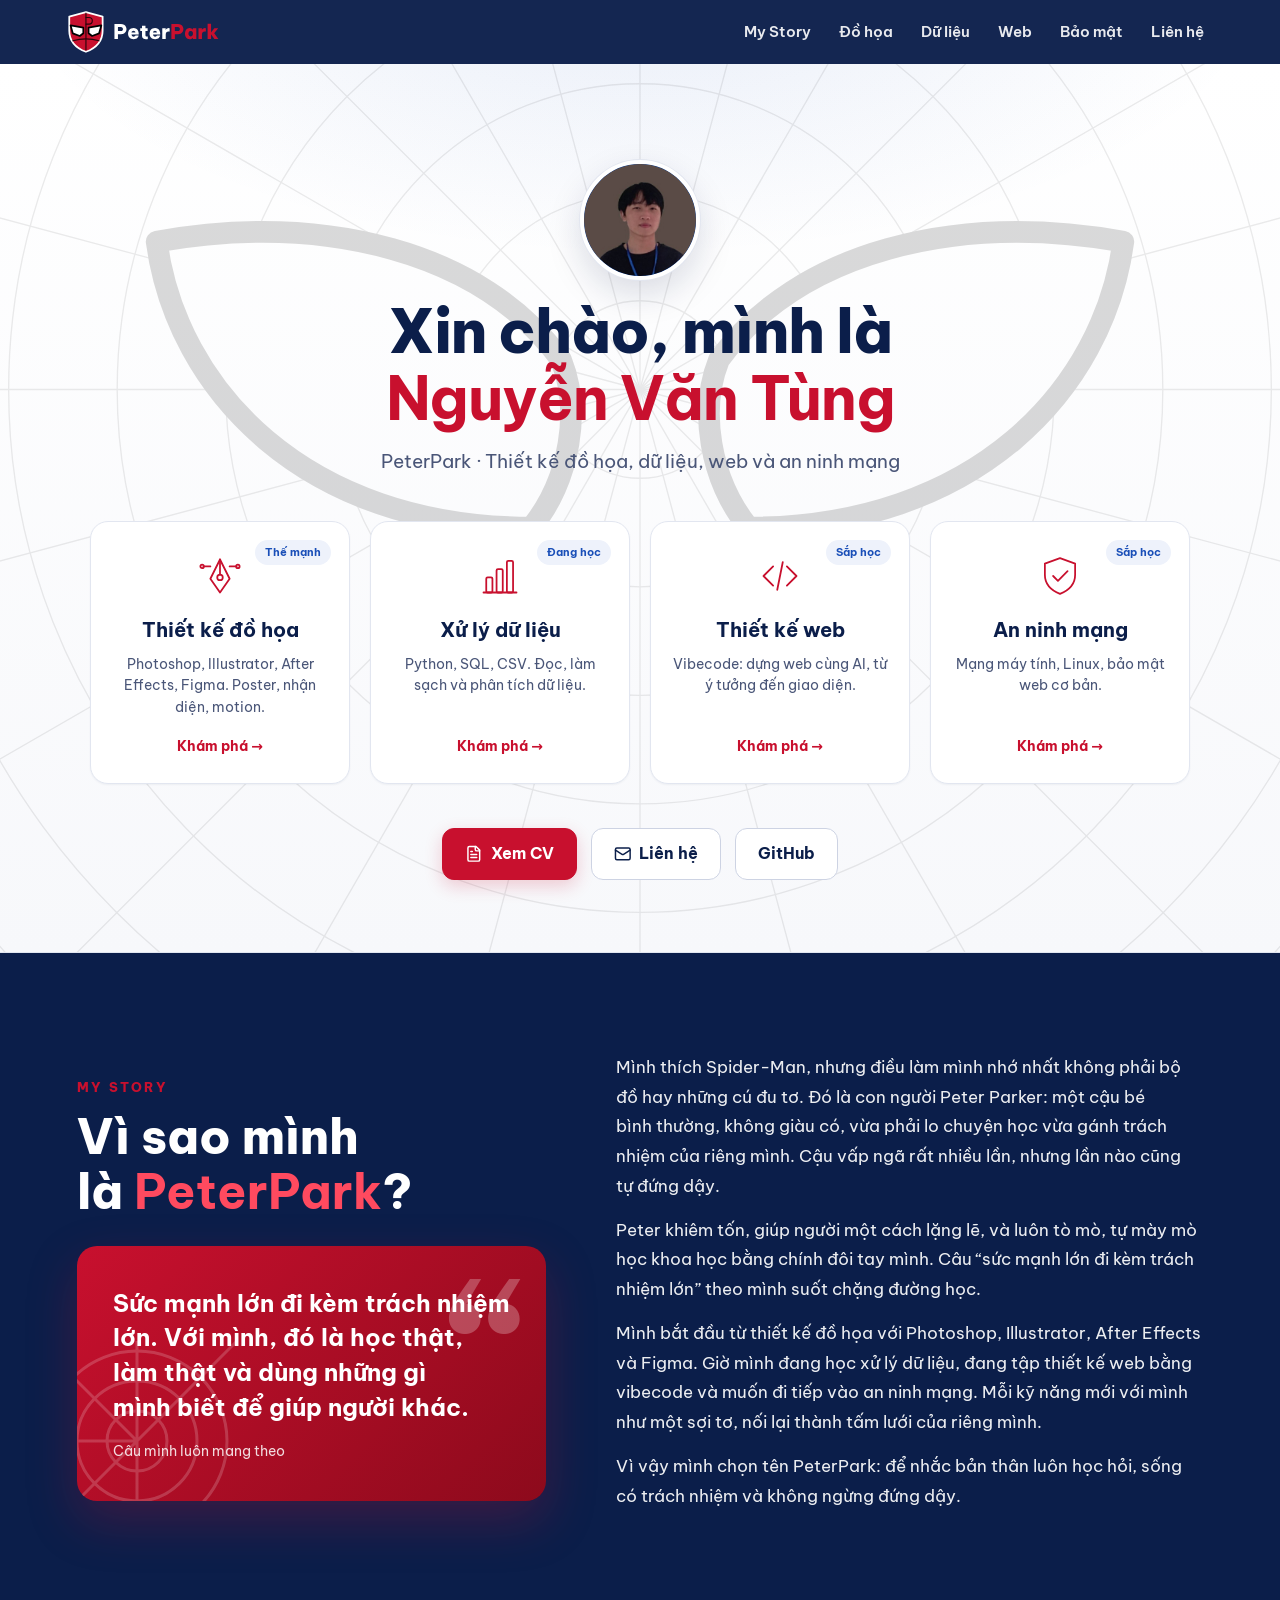
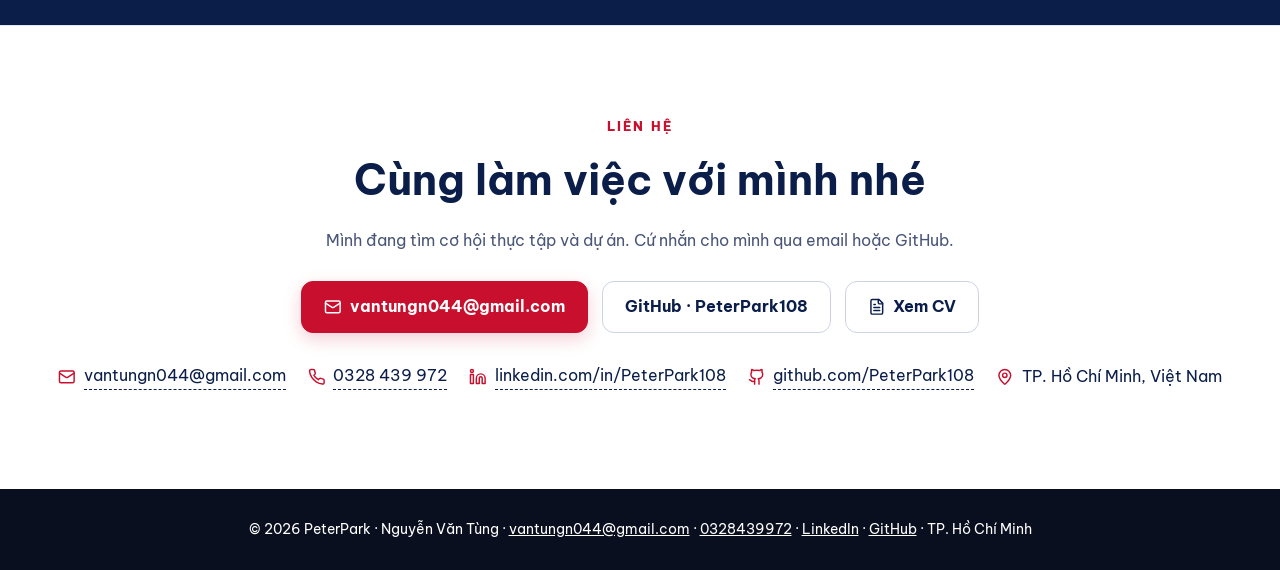
==== commit a9292766: "Redesign v2: giữ mặt nạ nhện + nút đu tơ, menu ☰ trên điện thoại" ====
--- a/index.html
+++ b/index.html
@@ -1,4 +1,4 @@
-<!doctype html><html lang="vi"><head><meta charset="utf-8"><meta name="viewport" content="width=device-width,initial-scale=1"><title>Trang chủ · PeterPark</title><meta name="description" content="Portfolio của Nguyễn Văn Tùng (PeterPark): thiết kế đồ họa, xử lý dữ liệu với Python, SQL, Power BI, thiết kế web và an ninh mạng."><meta name="author" content="Nguyễn Văn Tùng"><link rel="canonical" href="https://peterpark108.github.io/"><meta property="og:type" content="website"><meta property="og:title" content="Trang chủ · PeterPark"><meta property="og:description" content="Portfolio của Nguyễn Văn Tùng (PeterPark): thiết kế đồ họa, xử lý dữ liệu với Python, SQL, Power BI, thiết kế web và an ninh mạng."><meta property="og:url" content="https://peterpark108.github.io/"><meta property="og:image" content="https://peterpark108.github.io/img/og_preview.png"><meta property="og:locale" content="vi_VN"><meta name="twitter:card" content="summary_large_image"><link rel="icon" href="logo/favicon.ico" sizes="any"><link rel="icon" type="image/svg+xml" href="logo/2_final_icon_sang.svg"><link rel="apple-touch-icon" href="logo/2_final_icon_192.png"><link rel="preload" href="fonts/bvp-vietnamese-400.woff2" as="font" type="font/woff2" crossorigin><link rel="preload" href="fonts/bvp-latin-400.woff2" as="font" type="font/woff2" crossorigin><link rel="stylesheet" href="fonts.css"><link rel="stylesheet" href="style.css"><meta name="theme-color" content="#0B1E4A"></head><body><a class="skip" href="#main">Bỏ qua tới nội dung</a><nav><a class="logo" href="index.html" aria-label="PeterPark"><img src="logo/2_final_ngang_toi.svg" alt="PeterPark" height="44"></a><div class="menu"><a href="#story">My Story</a><a href="thiet_ke_do_hoa.html">Đồ họa</a><a href="xu_ly_du_lieu.html">Dữ liệu</a><a href="thiet_ke_web.html">Web</a><a href="an_ninh_mang.html">Bảo mật</a><a href="#lienhe">Liên hệ</a></div></nav><main id="main">
+<!doctype html><html lang="vi"><head><meta charset="utf-8"><meta name="viewport" content="width=device-width,initial-scale=1"><title>Trang chủ · PeterPark</title><meta name="description" content="Portfolio của Nguyễn Văn Tùng (PeterPark): thiết kế đồ họa, xử lý dữ liệu với Python, SQL, Power BI, thiết kế web và an ninh mạng."><meta name="author" content="Nguyễn Văn Tùng"><link rel="canonical" href="https://peterpark108.github.io/"><meta property="og:type" content="website"><meta property="og:title" content="Trang chủ · PeterPark"><meta property="og:description" content="Portfolio của Nguyễn Văn Tùng (PeterPark): thiết kế đồ họa, xử lý dữ liệu với Python, SQL, Power BI, thiết kế web và an ninh mạng."><meta property="og:url" content="https://peterpark108.github.io/"><meta property="og:image" content="https://peterpark108.github.io/img/og_preview.png"><meta property="og:locale" content="vi_VN"><meta name="twitter:card" content="summary_large_image"><link rel="icon" href="logo/favicon.ico" sizes="any"><link rel="icon" type="image/svg+xml" href="logo/2_final_icon_sang.svg"><link rel="apple-touch-icon" href="logo/2_final_icon_192.png"><link rel="preload" href="fonts/bvp-vietnamese-400.woff2" as="font" type="font/woff2" crossorigin><link rel="preload" href="fonts/bvp-latin-400.woff2" as="font" type="font/woff2" crossorigin><link rel="stylesheet" href="fonts.css"><link rel="stylesheet" href="style.css"><meta name="theme-color" content="#0B1E4A"></head><body><a class="skip" href="#main">Bỏ qua tới nội dung</a><nav aria-label="Điều hướng chính"><a class="logo" href="index.html" aria-label="PeterPark"><img src="logo/2_final_ngang_toi.svg" alt="PeterPark" height="44"></a><button class="burger" type="button" aria-label="Mở menu" aria-expanded="false" aria-controls="menu"><svg viewBox="0 0 24 24" width="24" height="24" aria-hidden="true" fill="none" stroke="currentColor" stroke-width="2" stroke-linecap="round"><path class="b1" d="M4 7h16"/><path class="b2" d="M4 12h16"/><path class="b3" d="M4 17h16"/></svg></button><div class="menu" id="menu"><a href="#story">My Story</a><a href="thiet_ke_do_hoa.html">Đồ họa</a><a href="xu_ly_du_lieu.html">Dữ liệu</a><a href="thiet_ke_web.html">Web</a><a href="an_ninh_mang.html">Bảo mật</a><a href="#lienhe">Liên hệ</a></div></nav><main id="main">
 <section class="home"><svg class="mask" viewBox="0 0 1440 900" preserveAspectRatio="xMidYMid slice" xmlns="http://www.w3.org/2000/svg"><g stroke="#000" stroke-width="1.4" fill="none" opacity=".55"><line x1="720" y1="330" x2="2120.0" y2="330.0"/><line x1="720" y1="330" x2="2072.29623693128" y2="692.3463641069136"/><line x1="720" y1="330" x2="1932.4358748835714" y2="1029.9994637821578"/><line x1="720" y1="330" x2="1709.9501503909169" y2="1319.9488369309804"/><line x1="720" y1="330" x2="1420.0010724352733" y2="1542.434946126788"/><line x1="720" y1="330" x2="1082.3481583263406" y2="1682.2957561707829"/><line x1="720" y1="330" x2="720.0018575128556" y2="1729.9999999987676"/><line x1="720" y1="330" x2="357.65543011315134" y2="1682.2967176893962"/><line x1="720" y1="330" x2="20.00214487218966" y2="1542.4368036382205"/><line x1="720" y1="330" x2="-269.94752346930204" y2="1319.95146384911"/><line x1="720" y1="330" x2="-492.4340173678704" y2="1030.002681087156"/><line x1="720" y1="330" x2="-632.2952754079051" y2="692.3499525451297"/><line x1="720" y1="330" x2="-679.999999995071" y2="330.0037150257113"/><line x1="720" y1="330" x2="-632.2971984451322" y2="-32.34277566614588"/><line x1="720" y1="330" x2="-492.4377323907354" y2="-369.9962464722306"/><line x1="720" y1="330" x2="-269.9527773055612" y2="-659.94621000588"/><line x1="720" y1="330" x2="19.995710262192688" y2="-882.4330886068178"/><line x1="720" y1="330" x2="357.64825323671903" y2="-1022.294794642647"/><line x1="720" y1="330" x2="719.9944274614346" y2="-1069.9999999889096"/><line x1="720" y1="330" x2="1082.3409814448053" y2="-1022.2976791984875"/><line x1="720" y1="330" x2="1419.994637815419" y2="-882.4386611411153"/><line x1="720" y1="330" x2="1709.944896540716" y2="-659.9540907602693"/><line x1="720" y1="330" x2="1932.4321598436318" y2="-370.005898387225"/><line x1="720" y1="330" x2="2072.2943138750084" y2="-32.35354098079489"/><circle cx="720" cy="330" r="90"/><circle cx="720" cy="330" r="200"/><circle cx="720" cy="330" r="310"/><circle cx="720" cy="330" r="420"/><circle cx="720" cy="330" r="530"/><circle cx="720" cy="330" r="640"/><circle cx="720" cy="330" r="750"/><circle cx="720" cy="330" r="860"/><circle cx="720" cy="330" r="970"/><circle cx="720" cy="330" r="1080"/><circle cx="720" cy="330" r="1190"/></g>
 <g class="glow" opacity=".35"><ellipse cx="460" cy="360" rx="260" ry="200" fill="#fff" filter="blur(40px)"/><ellipse cx="980" cy="360" rx="260" ry="200" fill="#fff" filter="blur(40px)"/></g>
 <path class="eye" d="M640 300 C560 190 400 150 230 180 C250 330 380 470 610 470 C650 420 660 350 640 300Z" fill="#fff" stroke="#000" stroke-width="22" stroke-linejoin="round"/>
--- a/style.css
+++ b/style.css
@@ -173,3 +173,22 @@
 .btn:hover{animation:none;transform:translateY(-2px)}.btn:active{transform:translateY(1px);box-shadow:none}
 @media(max-width:600px){.home h1{font-size:34px}}
 .home h1 b{text-shadow:none!important}
+/* ===== v2: giữ mặt nạ nhện + nút đu tơ, menu ☰ trên điện thoại ===== */
+.home{position:relative;overflow:hidden}.home>*:not(.mask){position:relative;z-index:1}
+.home .mask{display:block!important;position:absolute;inset:0;width:100%;height:100%;z-index:0;opacity:.14;pointer-events:none}
+.home .mask .glow{display:none}
+.btn{transform-origin:50% -40px;overflow:visible;position:relative}
+.btn:before{content:""!important;position:absolute;left:50%;bottom:100%;width:1.5px;height:0;background:linear-gradient(#0B1E4A00,#0B1E4A99);transition:height .35s;pointer-events:none}
+.btn:hover{transform:none;animation:swing .9s ease-in-out}.btn:hover:before{height:40px}
+.btn:active{transform:translateY(1px)}
+.burger{display:none;width:44px;height:44px;margin-left:auto;align-items:center;justify-content:center;background:transparent;color:#fff;border:1.5px solid #ffffff40;border-radius:12px;cursor:pointer;padding:0}
+.burger:focus-visible{outline:3px solid #ffbf00;outline-offset:2px}
+.burger path{transition:transform .2s,opacity .2s;transform-origin:center;transform-box:fill-box}
+nav.open .burger .b1{transform:translateY(5px) rotate(45deg)}nav.open .burger .b2{opacity:0}nav.open .burger .b3{transform:translateY(-5px) rotate(-45deg)}
+@media(max-width:860px){nav{position:sticky;top:0;display:flex;flex-wrap:nowrap;align-items:center;justify-content:space-between}
+ .burger{display:inline-flex}
+ .menu{display:none!important;position:absolute;left:0;right:0;top:100%;margin:0!important;width:auto!important;flex-direction:column;gap:2px;padding:8px 14px 14px;background:#0B1E4A;box-shadow:0 14px 30px #0B1E4A40;overflow:visible!important}
+ nav.open .menu{display:flex!important}
+ .menu a{width:100%;min-height:48px;padding:12px 14px!important;font-size:16px!important;white-space:normal!important;opacity:1}
+}
+@media(prefers-reduced-motion:reduce){.btn:hover{animation:none!important}.btn:hover:before{height:0}.home .mask .eye{animation:none!important}.burger path{transition:none}}
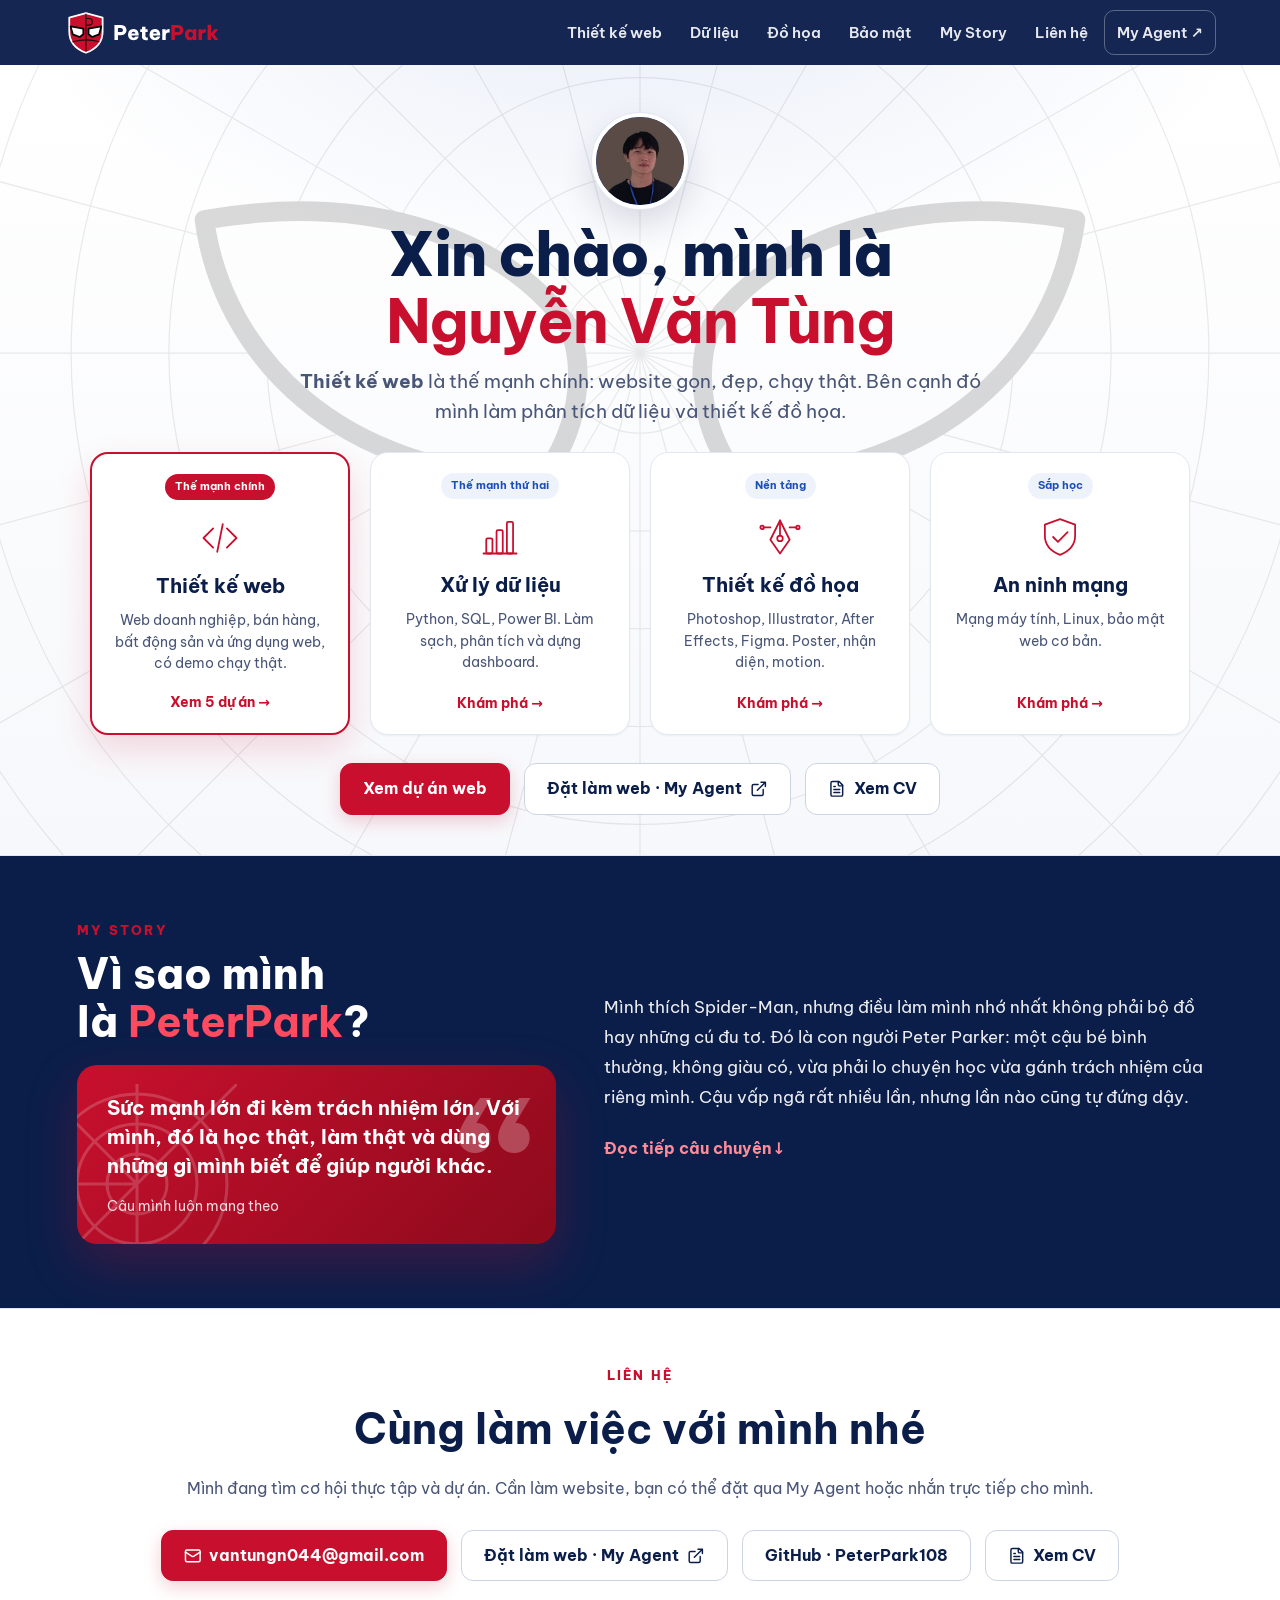
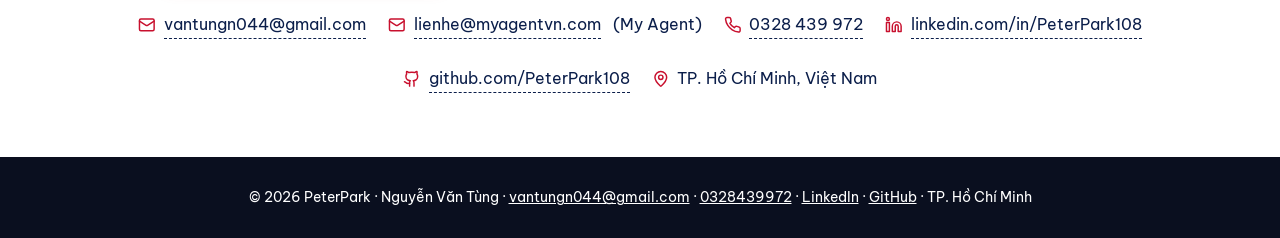
==== commit 681524b0: "Đưa thiết kế web lên thế mạnh chính: trang Web dạng thẻ + tab lọc + cửa sổ chi tiết, ảnh My Agent/Nh" ====
--- a/index.html
+++ b/index.html
@@ -1,24 +1,23 @@
-<!doctype html><html lang="vi"><head><meta charset="utf-8"><meta name="viewport" content="width=device-width,initial-scale=1"><title>Trang chủ · PeterPark</title><meta name="description" content="Portfolio của Nguyễn Văn Tùng (PeterPark): thiết kế đồ họa, xử lý dữ liệu với Python, SQL, Power BI, thiết kế web và an ninh mạng."><meta name="author" content="Nguyễn Văn Tùng"><link rel="canonical" href="https://peterpark108.github.io/"><meta property="og:type" content="website"><meta property="og:title" content="Trang chủ · PeterPark"><meta property="og:description" content="Portfolio của Nguyễn Văn Tùng (PeterPark): thiết kế đồ họa, xử lý dữ liệu với Python, SQL, Power BI, thiết kế web và an ninh mạng."><meta property="og:url" content="https://peterpark108.github.io/"><meta property="og:image" content="https://peterpark108.github.io/img/og_preview.png"><meta property="og:locale" content="vi_VN"><meta name="twitter:card" content="summary_large_image"><link rel="icon" href="logo/favicon.ico" sizes="any"><link rel="icon" type="image/svg+xml" href="logo/2_final_icon_sang.svg"><link rel="apple-touch-icon" href="logo/2_final_icon_192.png"><link rel="preload" href="fonts/bvp-vietnamese-400.woff2" as="font" type="font/woff2" crossorigin><link rel="preload" href="fonts/bvp-latin-400.woff2" as="font" type="font/woff2" crossorigin><link rel="stylesheet" href="fonts.css"><link rel="stylesheet" href="style.css"><meta name="theme-color" content="#0B1E4A"></head><body><a class="skip" href="#main">Bỏ qua tới nội dung</a><nav aria-label="Điều hướng chính"><a class="logo" href="index.html" aria-label="PeterPark"><img src="logo/2_final_ngang_toi.svg" alt="PeterPark" height="44"></a><button class="burger" type="button" aria-label="Mở menu" aria-expanded="false" aria-controls="menu"><svg viewBox="0 0 24 24" width="24" height="24" aria-hidden="true" fill="none" stroke="currentColor" stroke-width="2" stroke-linecap="round"><path class="b1" d="M4 7h16"/><path class="b2" d="M4 12h16"/><path class="b3" d="M4 17h16"/></svg></button><div class="menu" id="menu"><a href="#story">My Story</a><a href="thiet_ke_do_hoa.html">Đồ họa</a><a href="xu_ly_du_lieu.html">Dữ liệu</a><a href="thiet_ke_web.html">Web</a><a href="an_ninh_mang.html">Bảo mật</a><a href="#lienhe">Liên hệ</a></div></nav><main id="main">
+<!doctype html><html lang="vi"><head><meta charset="utf-8"><meta name="viewport" content="width=device-width,initial-scale=1"><title>Trang chủ · PeterPark</title><meta name="description" content="Portfolio của Nguyễn Văn Tùng (PeterPark): thiết kế web là thế mạnh chính, kèm xử lý dữ liệu với Python, SQL, Power BI, thiết kế đồ họa và an ninh mạng."><meta name="author" content="Nguyễn Văn Tùng"><link rel="canonical" href="https://portfolio.myagentvn.com/"><meta property="og:type" content="website"><meta property="og:title" content="Trang chủ · PeterPark"><meta property="og:description" content="Portfolio của Nguyễn Văn Tùng (PeterPark): thiết kế web là thế mạnh chính, kèm xử lý dữ liệu với Python, SQL, Power BI, thiết kế đồ họa và an ninh mạng."><meta property="og:url" content="https://portfolio.myagentvn.com/"><meta property="og:image" content="https://portfolio.myagentvn.com/img/og_preview.png"><meta property="og:locale" content="vi_VN"><meta name="twitter:card" content="summary_large_image"><link rel="icon" href="logo/favicon.ico" sizes="any"><link rel="icon" type="image/svg+xml" href="logo/2_final_icon_sang.svg"><link rel="apple-touch-icon" href="logo/2_final_icon_192.png"><link rel="preload" href="fonts/bvp-vietnamese-400.woff2" as="font" type="font/woff2" crossorigin><link rel="preload" href="fonts/bvp-latin-400.woff2" as="font" type="font/woff2" crossorigin><link rel="stylesheet" href="fonts.css"><link rel="stylesheet" href="style.css"><link rel="stylesheet" href="home.css"><meta name="theme-color" content="#0B1E4A"><meta property="og:site_name" content="PeterPark"><meta property="og:image:width" content="1200"><meta property="og:image:height" content="630"><meta property="og:image:alt" content="PeterPark – portfolio của Nguyễn Văn Tùng"><meta name="twitter:title" content="Trang chủ · PeterPark"><meta name="twitter:description" content="Portfolio của Nguyễn Văn Tùng (PeterPark): thiết kế web là thế mạnh chính, kèm xử lý dữ liệu với Python, SQL, Power BI, thiết kế đồ họa và an ninh mạng."><meta name="twitter:image" content="https://portfolio.myagentvn.com/img/og_preview.png"><meta name="twitter:image:alt" content="PeterPark – portfolio của Nguyễn Văn Tùng"><script type="application/ld+json">{"@context": "https://schema.org", "@graph": [{"@type": "WebSite", "@id": "https://portfolio.myagentvn.com/#website", "name": "PeterPark", "url": "https://portfolio.myagentvn.com/", "inLanguage": "vi", "author": {"@id": "https://portfolio.myagentvn.com/#person"}}, {"@type": "Person", "@id": "https://portfolio.myagentvn.com/#person", "name": "Nguyễn Văn Tùng", "alternateName": "PeterPark", "url": "https://portfolio.myagentvn.com/", "description": "Portfolio của Nguyễn Văn Tùng (PeterPark): thiết kế web là thế mạnh chính, kèm xử lý dữ liệu với Python, SQL, Power BI, thiết kế đồ họa và an ninh mạng.", "image": "https://portfolio.myagentvn.com/img/og_preview.png", "sameAs": ["https://github.com/PeterPark108", "https://www.linkedin.com/in/PeterPark108"], "knowsAbout": ["Thiết kế web", "Xử lý dữ liệu", "Python", "SQL", "Power BI", "Thiết kế đồ họa", "An ninh mạng"]}]}</script></head><body><a class="skip" href="#main">Bỏ qua tới nội dung</a><nav aria-label="Điều hướng chính"><a class="logo" href="index.html" aria-label="PeterPark"><img src="logo/2_final_ngang_toi.svg" alt="PeterPark" height="44"></a><button class="burger" type="button" aria-label="Mở menu" aria-expanded="false" aria-controls="menu"><svg viewBox="0 0 24 24" width="24" height="24" aria-hidden="true" fill="none" stroke="currentColor" stroke-width="2" stroke-linecap="round"><path class="b1" d="M4 7h16"/><path class="b2" d="M4 12h16"/><path class="b3" d="M4 17h16"/></svg></button><div class="menu" id="menu"><a href="thiet_ke_web.html">Thiết kế web</a><a href="xu_ly_du_lieu.html">Dữ liệu</a><a href="thiet_ke_do_hoa.html">Đồ họa</a><a href="an_ninh_mang.html">Bảo mật</a><a href="#story">My Story</a><a href="#lienhe">Liên hệ</a><a class="mn-ma" href="https://myagentvn.com/" target="_blank" rel="noopener">My Agent ↗</a></div></nav><main id="main">
 <section class="home"><svg class="mask" viewBox="0 0 1440 900" preserveAspectRatio="xMidYMid slice" xmlns="http://www.w3.org/2000/svg"><g stroke="#000" stroke-width="1.4" fill="none" opacity=".55"><line x1="720" y1="330" x2="2120.0" y2="330.0"/><line x1="720" y1="330" x2="2072.29623693128" y2="692.3463641069136"/><line x1="720" y1="330" x2="1932.4358748835714" y2="1029.9994637821578"/><line x1="720" y1="330" x2="1709.9501503909169" y2="1319.9488369309804"/><line x1="720" y1="330" x2="1420.0010724352733" y2="1542.434946126788"/><line x1="720" y1="330" x2="1082.3481583263406" y2="1682.2957561707829"/><line x1="720" y1="330" x2="720.0018575128556" y2="1729.9999999987676"/><line x1="720" y1="330" x2="357.65543011315134" y2="1682.2967176893962"/><line x1="720" y1="330" x2="20.00214487218966" y2="1542.4368036382205"/><line x1="720" y1="330" x2="-269.94752346930204" y2="1319.95146384911"/><line x1="720" y1="330" x2="-492.4340173678704" y2="1030.002681087156"/><line x1="720" y1="330" x2="-632.2952754079051" y2="692.3499525451297"/><line x1="720" y1="330" x2="-679.999999995071" y2="330.0037150257113"/><line x1="720" y1="330" x2="-632.2971984451322" y2="-32.34277566614588"/><line x1="720" y1="330" x2="-492.4377323907354" y2="-369.9962464722306"/><line x1="720" y1="330" x2="-269.9527773055612" y2="-659.94621000588"/><line x1="720" y1="330" x2="19.995710262192688" y2="-882.4330886068178"/><line x1="720" y1="330" x2="357.64825323671903" y2="-1022.294794642647"/><line x1="720" y1="330" x2="719.9944274614346" y2="-1069.9999999889096"/><line x1="720" y1="330" x2="1082.3409814448053" y2="-1022.2976791984875"/><line x1="720" y1="330" x2="1419.994637815419" y2="-882.4386611411153"/><line x1="720" y1="330" x2="1709.944896540716" y2="-659.9540907602693"/><line x1="720" y1="330" x2="1932.4321598436318" y2="-370.005898387225"/><line x1="720" y1="330" x2="2072.2943138750084" y2="-32.35354098079489"/><circle cx="720" cy="330" r="90"/><circle cx="720" cy="330" r="200"/><circle cx="720" cy="330" r="310"/><circle cx="720" cy="330" r="420"/><circle cx="720" cy="330" r="530"/><circle cx="720" cy="330" r="640"/><circle cx="720" cy="330" r="750"/><circle cx="720" cy="330" r="860"/><circle cx="720" cy="330" r="970"/><circle cx="720" cy="330" r="1080"/><circle cx="720" cy="330" r="1190"/></g>
 <g class="glow" opacity=".35"><ellipse cx="460" cy="360" rx="260" ry="200" fill="#fff" filter="blur(40px)"/><ellipse cx="980" cy="360" rx="260" ry="200" fill="#fff" filter="blur(40px)"/></g>
 <path class="eye" d="M640 300 C560 190 400 150 230 180 C250 330 380 470 610 470 C650 420 660 350 640 300Z" fill="#fff" stroke="#000" stroke-width="22" stroke-linejoin="round"/>
 <path class="eye" d="M800 300 C880 190 1040 150 1210 180 C1190 330 1060 470 830 470 C790 420 780 350 800 300Z" fill="#fff" stroke="#000" stroke-width="22" stroke-linejoin="round"/></svg><div class="av up"><img src="img/anh_dai_dien.jpg" alt="Nguyễn Văn Tùng" width="600" height="600"></div>
 <h1 class="up d1">Xin chào, mình là <b>Nguyễn Văn&nbsp;Tùng</b></h1>
-<p class="tag up d2">PeterPark · Thiết kế đồ họa, dữ liệu, web và an&nbsp;ninh&nbsp;mạng</p>
+<p class="tag up d2"><b>Thiết kế web</b> là thế mạnh chính: website gọn, đẹp, chạy thật. Bên cạnh đó mình làm phân tích dữ liệu và thiết kế đồ&nbsp;họa.</p>
 <div class="fields">
-<a class="f up d2" href="thiet_ke_do_hoa.html"><span class="st">Thế mạnh</span><svg class="big" viewBox="0 0 64 64" fill="none" stroke="currentColor" stroke-width="2.6" stroke-linecap="round" stroke-linejoin="round"><path d="M32 8 L46 36 L32 56 L18 36 Z"/><circle cx="32" cy="34" r="4"/><path d="M32 8v22"/><path d="M8 18h10M46 18h10"/><circle cx="6" cy="18" r="2.5"/><circle cx="58" cy="18" r="2.5"/></svg><h3>Thiết kế đồ&nbsp;họa</h3><p>Photoshop, Illustrator, After Effects, Figma. Poster, nhận diện,&nbsp;motion.</p><div class="go">Khám phá →</div></a>
-<a class="f up d3" href="xu_ly_du_lieu.html"><span class="st">Đang học</span><svg class="big" viewBox="0 0 64 64" fill="none" stroke="currentColor" stroke-width="2.6" stroke-linecap="round" stroke-linejoin="round"><path d="M8 56h48"/><rect x="12" y="34" width="9" height="22" rx="2"/><rect x="27" y="22" width="9" height="34" rx="2"/><rect x="42" y="10" width="9" height="46" rx="2"/></svg><h3>Xử lý dữ&nbsp;liệu</h3><p>Python, SQL, CSV. Đọc, làm sạch và phân tích dữ&nbsp;liệu.</p><div class="go">Khám phá →</div></a>
-<a class="f up d4" href="thiet_ke_web.html"><span class="st">Sắp học</span><svg class="big" viewBox="0 0 64 64" fill="none" stroke="currentColor" stroke-width="2.6" stroke-linecap="round" stroke-linejoin="round"><path d="M22 18 L8 32 L22 46"/><path d="M42 18 L56 32 L42 46"/><path d="M36 12 L28 52"/></svg><h3>Thiết kế&nbsp;web</h3><p>Vibecode: dựng web cùng AI, từ ý tưởng đến giao&nbsp;diện.</p><div class="go">Khám phá →</div></a>
+<a class="f f-main up d2" href="thiet_ke_web.html"><span class="st st1">Thế mạnh chính</span><svg class="big" viewBox="0 0 64 64" fill="none" stroke="currentColor" stroke-width="2.6" stroke-linecap="round" stroke-linejoin="round"><path d="M22 18 L8 32 L22 46"/><path d="M42 18 L56 32 L42 46"/><path d="M36 12 L28 52"/></svg><h3>Thiết kế&nbsp;web</h3><p>Web doanh nghiệp, bán hàng, bất động sản và ứng dụng web, có demo chạy&nbsp;thật.</p><div class="go">Xem 5 dự án →</div></a>
+<a class="f up d3" href="xu_ly_du_lieu.html"><span class="st">Thế mạnh thứ hai</span><svg class="big" viewBox="0 0 64 64" fill="none" stroke="currentColor" stroke-width="2.6" stroke-linecap="round" stroke-linejoin="round"><path d="M8 56h48"/><rect x="12" y="34" width="9" height="22" rx="2"/><rect x="27" y="22" width="9" height="34" rx="2"/><rect x="42" y="10" width="9" height="46" rx="2"/></svg><h3>Xử lý dữ&nbsp;liệu</h3><p>Python, SQL, Power BI. Làm sạch, phân tích và dựng dashboard.</p><div class="go">Khám phá →</div></a>
+<a class="f up d4" href="thiet_ke_do_hoa.html"><span class="st">Nền tảng</span><svg class="big" viewBox="0 0 64 64" fill="none" stroke="currentColor" stroke-width="2.6" stroke-linecap="round" stroke-linejoin="round"><path d="M32 8 L46 36 L32 56 L18 36 Z"/><circle cx="32" cy="34" r="4"/><path d="M32 8v22"/><path d="M8 18h10M46 18h10"/><circle cx="6" cy="18" r="2.5"/><circle cx="58" cy="18" r="2.5"/></svg><h3>Thiết kế đồ&nbsp;họa</h3><p>Photoshop, Illustrator, After Effects, Figma. Poster, nhận diện,&nbsp;motion.</p><div class="go">Khám phá →</div></a>
 <a class="f up d5" href="an_ninh_mang.html"><span class="st">Sắp học</span><svg class="big" viewBox="0 0 64 64" fill="none" stroke="currentColor" stroke-width="2.6" stroke-linecap="round" stroke-linejoin="round"><path d="M32 6 L54 14 V30 C54 44 44 53 32 58 C20 53 10 44 10 30 V14 Z"/><path d="M22 32 L29 39 L43 25"/></svg><h3>An ninh&nbsp;mạng</h3><p>Mạng máy tính, Linux, bảo mật web cơ&nbsp;bản.</p><div class="go">Khám phá →</div></a>
 </div>
-<div class="cta up d5"><a class="btn p" href="cv/CV_Nguyen_Van_Tung.pdf" target="_blank" rel="noopener"><svg class="i" viewBox="0 0 24 24" fill="none" stroke="currentColor" stroke-width="2" stroke-linecap="round" stroke-linejoin="round" aria-hidden="true" focusable="false"><path d="M15 2H6a2 2 0 0 0-2 2v16a2 2 0 0 0 2 2h12a2 2 0 0 0 2-2V7Z"/><path d="M14 2v4a2 2 0 0 0 2 2h4M10 9H8M16 13H8M16 17H8"/></svg> Xem CV</a><a class="btn o" href="#lienhe"><svg class="i" viewBox="0 0 24 24" fill="none" stroke="currentColor" stroke-width="2" stroke-linecap="round" stroke-linejoin="round" aria-hidden="true" focusable="false"><rect width="20" height="16" x="2" y="4" rx="2"/><path d="m22 7-8.97 5.7a1.94 1.94 0 0 1-2.06 0L2 7"/></svg> Liên hệ</a><a class="btn o" href="https://github.com/PeterPark108" target="_blank" rel="noopener">GitHub</a></div>
+<div class="cta up d5"><a class="btn p" href="thiet_ke_web.html">Xem dự án web</a><a class="btn o" href="https://myagentvn.com/" target="_blank" rel="noopener">Đặt làm web · My&nbsp;Agent <svg class="i" viewBox="0 0 24 24" aria-hidden="true" focusable="false"><path d="M15 3h6v6M10 14 21 3M18 13v6a2 2 0 0 1-2 2H5a2 2 0 0 1-2-2V8a2 2 0 0 1 2-2h6"/></svg></a><a class="btn o" href="cv/CV_Nguyen_Van_Tung.pdf" target="_blank" rel="noopener"><svg class="i" viewBox="0 0 24 24" fill="none" stroke="currentColor" stroke-width="2" stroke-linecap="round" stroke-linejoin="round" aria-hidden="true" focusable="false"><path d="M15 2H6a2 2 0 0 0-2 2v16a2 2 0 0 0 2 2h12a2 2 0 0 0 2-2V7Z"/><path d="M14 2v4a2 2 0 0 0 2 2h4M10 9H8M16 13H8M16 17H8"/></svg> Xem CV</a></div>
 </section>
 <section class="story" id="story"><div class="reveal"><div class="kick">MY STORY</div><h2>Vì sao mình là <b>PeterPark</b>?</h2>
 <div class="quote">Sức mạnh lớn đi kèm trách nhiệm lớn. Với mình, đó là học thật, làm thật và dùng những gì mình&nbsp;biết để giúp người&nbsp;khác.<small>Câu mình luôn mang theo</small>
 <svg viewBox="0 0 100 100" fill="none" stroke="#fff" stroke-width="1.5"><path d="M50 50L0 0M50 50L50 0M50 50L100 0M50 50L0 50M50 50L0 100M50 50L50 100"/><circle cx="50" cy="50" r="15"/><circle cx="50" cy="50" r="30"/><circle cx="50" cy="50" r="45"/></svg></div></div>
-<div class="txt reveal"><p>Mình thích Spider-Man, nhưng điều làm mình nhớ nhất không phải bộ đồ hay những cú đu tơ. Đó là con người Peter Parker: một cậu bé bình thường, không giàu có, vừa phải lo chuyện học vừa gánh trách nhiệm của riêng mình. Cậu vấp ngã rất nhiều lần, nhưng lần nào cũng tự đứng&nbsp;dậy.</p>
-<p>Peter khiêm tốn, giúp người một cách lặng lẽ, và luôn tò mò, tự mày mò học khoa học bằng chính đôi tay mình. Câu “sức mạnh lớn đi kèm trách nhiệm lớn” theo mình suốt chặng đường&nbsp;học.</p>
-<p>Mình bắt đầu từ thiết kế đồ họa với Photoshop, Illustrator, After Effects và Figma. Giờ mình đang học xử lý dữ liệu, đang tập thiết kế web bằng vibecode và muốn đi tiếp vào an ninh mạng. Mỗi kỹ năng mới với mình như một sợi tơ, nối lại thành tấm lưới của riêng&nbsp;mình.</p>
-<p>Vì vậy mình chọn tên PeterPark: để nhắc bản thân luôn học hỏi, sống có trách nhiệm và không ngừng đứng&nbsp;dậy.</p></div></section>
-<section class="contact reveal" id="lienhe"><div class="kick">LIÊN HỆ</div><h2>Cùng làm việc với&nbsp;mình nhé</h2><p>Mình đang tìm cơ hội thực tập và dự án. Cứ nhắn cho mình qua email&nbsp;hoặc&nbsp;GitHub.</p>
-<div class="cta"><a class="btn p" href="mailto:vantungn044@gmail.com"><svg class="i" viewBox="0 0 24 24" fill="none" stroke="currentColor" stroke-width="2" stroke-linecap="round" stroke-linejoin="round" aria-hidden="true" focusable="false"><rect width="20" height="16" x="2" y="4" rx="2"/><path d="m22 7-8.97 5.7a1.94 1.94 0 0 1-2.06 0L2 7"/></svg> vantungn044@gmail.com</a><a class="btn o" href="https://github.com/PeterPark108" target="_blank" rel="noopener">GitHub · PeterPark108</a><a class="btn o" href="cv/CV_Nguyen_Van_Tung.pdf" target="_blank" rel="noopener"><svg class="i" viewBox="0 0 24 24" fill="none" stroke="currentColor" stroke-width="2" stroke-linecap="round" stroke-linejoin="round" aria-hidden="true" focusable="false"><path d="M15 2H6a2 2 0 0 0-2 2v16a2 2 0 0 0 2 2h12a2 2 0 0 0 2-2V7Z"/><path d="M14 2v4a2 2 0 0 0 2 2h4M10 9H8M16 13H8M16 17H8"/></svg> Xem CV</a></div><ul class="cinfo"><li><svg class="i" viewBox="0 0 24 24" fill="none" stroke="currentColor" stroke-width="2" stroke-linecap="round" stroke-linejoin="round" aria-hidden="true" focusable="false"><rect width="20" height="16" x="2" y="4" rx="2"/><path d="m22 7-8.97 5.7a1.94 1.94 0 0 1-2.06 0L2 7"/></svg> <a href="mailto:vantungn044@gmail.com">vantungn044@gmail.com</a></li><li><svg class="i" viewBox="0 0 24 24" fill="none" stroke="currentColor" stroke-width="2" stroke-linecap="round" stroke-linejoin="round" aria-hidden="true" focusable="false"><path d="M22 16.92v3a2 2 0 0 1-2.18 2 19.79 19.79 0 0 1-8.63-3.07 19.5 19.5 0 0 1-6-6 19.79 19.79 0 0 1-3.07-8.67A2 2 0 0 1 4.11 2h3a2 2 0 0 1 2 1.72c.13.96.36 1.9.7 2.81a2 2 0 0 1-.45 2.11L8.09 9.91a16 16 0 0 0 6 6l1.27-1.27a2 2 0 0 1 2.11-.45c.91.34 1.85.57 2.81.7A2 2 0 0 1 22 16.92z"/></svg> <a href="tel:0328439972">0328 439 972</a></li><li><svg class="i" viewBox="0 0 24 24" fill="none" stroke="currentColor" stroke-width="2" stroke-linecap="round" stroke-linejoin="round" aria-hidden="true" focusable="false"><path d="M16 8a6 6 0 0 1 6 6v7h-4v-7a2 2 0 0 0-4 0v7h-4v-7a6 6 0 0 1 6-6z"/><rect width="4" height="12" x="2" y="9"/><circle cx="4" cy="4" r="2"/></svg> <a href="https://www.linkedin.com/in/PeterPark108" target="_blank" rel="noopener">linkedin.com/in/PeterPark108</a></li><li><svg class="i" viewBox="0 0 24 24" fill="none" stroke="currentColor" stroke-width="2" stroke-linecap="round" stroke-linejoin="round" aria-hidden="true" focusable="false"><path d="M15 22v-4a4.8 4.8 0 0 0-1-3.5c3 0 6-2 6-5.5.08-1.25-.27-2.48-1-3.5.28-1.15.28-2.35 0-3.5 0 0-1 0-3 1.5-2.64-.5-5.36-.5-8 0C6 2 5 2 5 2c-.3 1.15-.3 2.35 0 3.5A5.4 5.4 0 0 0 4 9c0 3.5 3 5.5 6 5.5-.39.49-.68 1.05-.85 1.65S8.93 17.38 9 18v4"/><path d="M9 18c-4.51 2-5-2-7-2"/></svg> <a href="https://github.com/PeterPark108" target="_blank" rel="noopener">github.com/PeterPark108</a></li><li><svg class="i" viewBox="0 0 24 24" fill="none" stroke="currentColor" stroke-width="2" stroke-linecap="round" stroke-linejoin="round" aria-hidden="true" focusable="false"><path d="M20 10c0 4.99-5.54 10.19-7.4 11.8a1 1 0 0 1-1.2 0C9.54 20.19 4 14.99 4 10a8 8 0 0 1 16 0"/><circle cx="12" cy="10" r="3"/></svg> TP. Hồ Chí Minh, Việt Nam</li></ul></section></main><footer>© 2026 PeterPark · Nguyễn Văn Tùng · <a href="mailto:vantungn044@gmail.com">vantungn044@gmail.com</a> · <a href="tel:0328439972">0328439972</a> · <a href="https://www.linkedin.com/in/PeterPark108" target="_blank" rel="noopener">LinkedIn</a> · <a href="https://github.com/PeterPark108" target="_blank" rel="noopener">GitHub</a> · TP. Hồ Chí Minh</footer><script src="web.js"></script><script src="reveal.js"></script></body></html>
+<div class="txt reveal"><p>Mình thích Spider-Man, nhưng điều làm mình nhớ nhất không phải bộ đồ hay những cú đu tơ. Đó là con người Peter Parker: một cậu bé bình thường, không giàu có, vừa phải lo chuyện học vừa gánh trách nhiệm của riêng mình. Cậu vấp ngã rất nhiều lần, nhưng lần nào cũng tự đứng&nbsp;dậy.</p><details class="more"><summary>Đọc tiếp câu chuyện</summary><p>Peter khiêm tốn, giúp người một cách lặng lẽ, và luôn tò mò, tự mày mò học khoa học bằng chính đôi tay mình. Câu “sức mạnh lớn đi kèm trách nhiệm lớn” theo mình suốt chặng đường&nbsp;học.</p>
+<p>Mình bắt đầu từ thiết kế đồ họa với Photoshop, Illustrator, After Effects và Figma. Giờ thiết kế web là thế mạnh chính của mình, bên cạnh xử lý dữ liệu, và mình muốn đi tiếp vào an ninh mạng. Mỗi kỹ năng mới với mình như một sợi tơ, nối lại thành tấm lưới của riêng&nbsp;mình.</p>
+<p>Vì vậy mình chọn tên PeterPark: để nhắc bản thân luôn học hỏi, sống có trách nhiệm và không ngừng đứng&nbsp;dậy.</p></details></div></section>
+<section class="contact reveal" id="lienhe"><div class="kick">LIÊN HỆ</div><h2>Cùng làm việc với&nbsp;mình nhé</h2><p>Mình đang tìm cơ hội thực tập và dự án. Cần làm website, bạn có thể đặt qua My Agent hoặc nhắn trực tiếp cho&nbsp;mình.</p>
+<div class="cta"><a class="btn p" href="mailto:vantungn044@gmail.com"><svg class="i" viewBox="0 0 24 24" fill="none" stroke="currentColor" stroke-width="2" stroke-linecap="round" stroke-linejoin="round" aria-hidden="true" focusable="false"><rect width="20" height="16" x="2" y="4" rx="2"/><path d="m22 7-8.97 5.7a1.94 1.94 0 0 1-2.06 0L2 7"/></svg> vantungn044@gmail.com</a><a class="btn o" href="https://myagentvn.com/" target="_blank" rel="noopener">Đặt làm web · My&nbsp;Agent <svg class="i" viewBox="0 0 24 24" aria-hidden="true" focusable="false"><path d="M15 3h6v6M10 14 21 3M18 13v6a2 2 0 0 1-2 2H5a2 2 0 0 1-2-2V8a2 2 0 0 1 2-2h6"/></svg></a><a class="btn o" href="https://github.com/PeterPark108" target="_blank" rel="noopener">GitHub · PeterPark108</a><a class="btn o" href="cv/CV_Nguyen_Van_Tung.pdf" target="_blank" rel="noopener"><svg class="i" viewBox="0 0 24 24" fill="none" stroke="currentColor" stroke-width="2" stroke-linecap="round" stroke-linejoin="round" aria-hidden="true" focusable="false"><path d="M15 2H6a2 2 0 0 0-2 2v16a2 2 0 0 0 2 2h12a2 2 0 0 0 2-2V7Z"/><path d="M14 2v4a2 2 0 0 0 2 2h4M10 9H8M16 13H8M16 17H8"/></svg> Xem CV</a></div><ul class="cinfo"><li><svg class="i" viewBox="0 0 24 24" fill="none" stroke="currentColor" stroke-width="2" stroke-linecap="round" stroke-linejoin="round" aria-hidden="true" focusable="false"><rect width="20" height="16" x="2" y="4" rx="2"/><path d="m22 7-8.97 5.7a1.94 1.94 0 0 1-2.06 0L2 7"/></svg> <a href="mailto:vantungn044@gmail.com">vantungn044@gmail.com</a></li><li><svg class="i" viewBox="0 0 24 24" fill="none" stroke="currentColor" stroke-width="2" stroke-linecap="round" stroke-linejoin="round" aria-hidden="true" focusable="false"><rect width="20" height="16" x="2" y="4" rx="2"/><path d="m22 7-8.97 5.7a1.94 1.94 0 0 1-2.06 0L2 7"/></svg> <a href="mailto:lienhe@myagentvn.com">lienhe@myagentvn.com</a>&nbsp;(My Agent)</li><li><svg class="i" viewBox="0 0 24 24" fill="none" stroke="currentColor" stroke-width="2" stroke-linecap="round" stroke-linejoin="round" aria-hidden="true" focusable="false"><path d="M22 16.92v3a2 2 0 0 1-2.18 2 19.79 19.79 0 0 1-8.63-3.07 19.5 19.5 0 0 1-6-6 19.79 19.79 0 0 1-3.07-8.67A2 2 0 0 1 4.11 2h3a2 2 0 0 1 2 1.72c.13.96.36 1.9.7 2.81a2 2 0 0 1-.45 2.11L8.09 9.91a16 16 0 0 0 6 6l1.27-1.27a2 2 0 0 1 2.11-.45c.91.34 1.85.57 2.81.7A2 2 0 0 1 22 16.92z"/></svg> <a href="tel:0328439972">0328 439 972</a></li><li><svg class="i" viewBox="0 0 24 24" fill="none" stroke="currentColor" stroke-width="2" stroke-linecap="round" stroke-linejoin="round" aria-hidden="true" focusable="false"><path d="M16 8a6 6 0 0 1 6 6v7h-4v-7a2 2 0 0 0-4 0v7h-4v-7a6 6 0 0 1 6-6z"/><rect width="4" height="12" x="2" y="9"/><circle cx="4" cy="4" r="2"/></svg> <a href="https://www.linkedin.com/in/PeterPark108" target="_blank" rel="noopener">linkedin.com/in/PeterPark108</a></li><li><svg class="i" viewBox="0 0 24 24" fill="none" stroke="currentColor" stroke-width="2" stroke-linecap="round" stroke-linejoin="round" aria-hidden="true" focusable="false"><path d="M15 22v-4a4.8 4.8 0 0 0-1-3.5c3 0 6-2 6-5.5.08-1.25-.27-2.48-1-3.5.28-1.15.28-2.35 0-3.5 0 0-1 0-3 1.5-2.64-.5-5.36-.5-8 0C6 2 5 2 5 2c-.3 1.15-.3 2.35 0 3.5A5.4 5.4 0 0 0 4 9c0 3.5 3 5.5 6 5.5-.39.49-.68 1.05-.85 1.65S8.93 17.38 9 18v4"/><path d="M9 18c-4.51 2-5-2-7-2"/></svg> <a href="https://github.com/PeterPark108" target="_blank" rel="noopener">github.com/PeterPark108</a></li><li><svg class="i" viewBox="0 0 24 24" fill="none" stroke="currentColor" stroke-width="2" stroke-linecap="round" stroke-linejoin="round" aria-hidden="true" focusable="false"><path d="M20 10c0 4.99-5.54 10.19-7.4 11.8a1 1 0 0 1-1.2 0C9.54 20.19 4 14.99 4 10a8 8 0 0 1 16 0"/><circle cx="12" cy="10" r="3"/></svg> TP. Hồ Chí Minh, Việt Nam</li></ul></section></main><footer>© 2026 PeterPark · Nguyễn Văn Tùng · <a href="mailto:vantungn044@gmail.com">vantungn044@gmail.com</a> · <a href="tel:0328439972">0328439972</a> · <a href="https://www.linkedin.com/in/PeterPark108" target="_blank" rel="noopener">LinkedIn</a> · <a href="https://github.com/PeterPark108" target="_blank" rel="noopener">GitHub</a> · TP. Hồ Chí Minh</footer><script src="web.js"></script><script src="reveal.js"></script></body></html>
--- a/home.css
+++ b/home.css
@@ -0,0 +1,17 @@
+.mn-ma{border:1.5px solid #ffffff55}
+.home{padding-top:clamp(28px,4vw,48px);padding-bottom:40px}
+.home .av{width:96px;height:96px;margin-bottom:12px}
+.home .tag{margin:10px 0 26px;max-width:720px}
+.f{padding:20px 18px}.f .big{margin-bottom:10px}
+.f-main{border:2px solid var(--red);box-shadow:0 14px 34px #C8102E26}
+.f .st.st1{background:var(--red);color:#fff}
+.cta{margin-top:28px;flex-wrap:wrap;justify-content:center}
+.story{padding:clamp(40px,5vw,64px) clamp(18px,6vw,100px);gap:48px}
+.story h2{font-size:clamp(30px,3.4vw,42px);margin:10px 0 18px}.quote{padding:28px 30px;font-size:20px}
+.more summary{cursor:pointer;font-weight:700;color:#ff8a98;min-height:44px;display:inline-flex;align-items:center;list-style:none}
+.more summary::-webkit-details-marker{display:none}.more summary:after{content:" ↓"}.more[open] summary:after{content:" ↑"}
+.more[open] summary{margin-bottom:8px}
+.contact{padding:56px 20px}
+@media(max-width:600px){.home{padding:20px 16px 32px}.home .av{width:76px;height:76px}.f{padding:14px 10px}.f .big{width:32px;height:32px;margin-bottom:6px}.f h3{font-size:15px;margin-bottom:0}.f .go{padding-top:6px;font-size:13px}.cta{margin-top:20px;gap:10px}.cta .btn{min-height:44px;padding:10px 14px}
+ .story{padding:36px 18px;gap:20px}.quote{font-size:17px;padding:22px 18px}.contact{padding:40px 16px}}
+.f .st{position:static;align-self:center;margin-bottom:10px}
